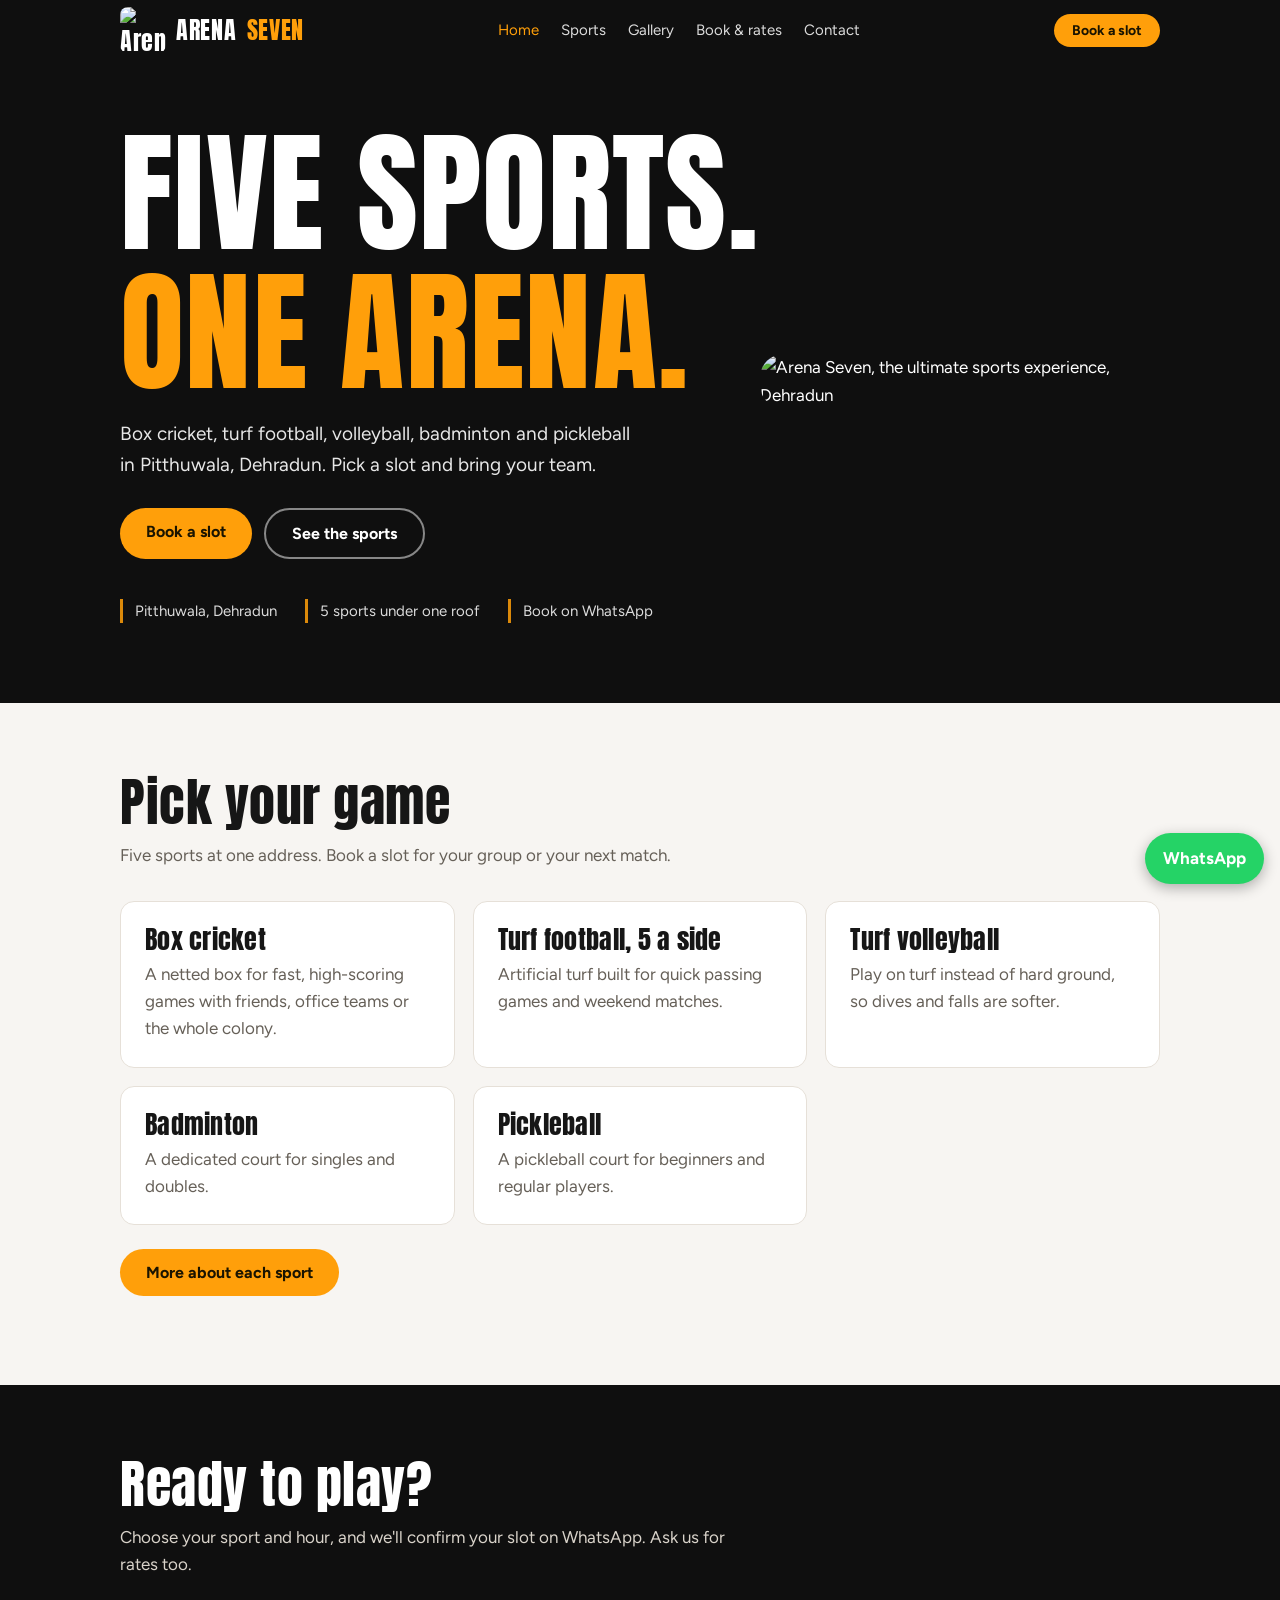
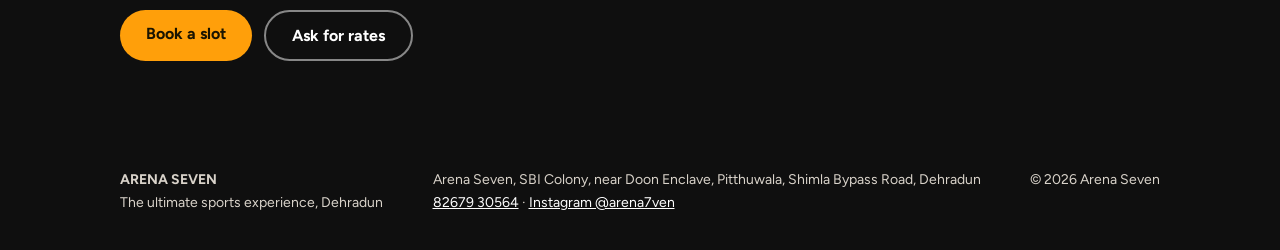
==== index.html @ 24b913d3 "Add files via upload" ====
<!DOCTYPE html>
<html lang="en"><head><meta charset="utf-8">
<meta name="viewport" content="width=device-width, initial-scale=1, viewport-fit=cover">
<title>Arena Seven | Box Cricket, Turf Football, Badminton & Pickleball in Dehradun</title><meta name="description" content="Arena Seven, Pitthuwala, Dehradun: box cricket, 5-a-side turf football, volleyball, badminton and pickleball. Book on WhatsApp.">
<meta property="og:title" content="Arena Seven | Box Cricket, Turf Football, Badminton & Pickleball in Dehradun"><meta property="og:description" content="Arena Seven, Pitthuwala, Dehradun: box cricket, 5-a-side turf football, volleyball, badminton and pickleball. Book on WhatsApp."><meta property="og:type" content="website"><meta property="og:locale" content="en_IN">
<meta name="theme-color" content="#0F0F0F"><link rel="icon" href="assets/favicon.png">
<link rel="preconnect" href="https://fonts.googleapis.com"><link rel="preconnect" href="https://fonts.gstatic.com" crossorigin>
<link href="https://fonts.googleapis.com/css2?family=Anton&family=Figtree:wght@400;500;700&display=swap" rel="stylesheet">
<link rel="stylesheet" href="style.css"><script type="application/ld+json">{"@context":"https://schema.org","@type":"SportsActivityLocation","name":"Arena Seven","description":"Box cricket, 5-a-side turf football, volleyball, badminton and pickleball in Pitthuwala, Dehradun.","telephone":"+918267930564","address":{"@type":"PostalAddress","streetAddress":"SBI Colony, near Doon Enclave, Pitthuwala, Shimla Bypass Road","addressLocality":"Dehradun","addressRegion":"Uttarakhand","addressCountry":"IN"},"sameAs":["https://www.instagram.com/arena7ven","https://playo.co/venues/pitthuwala-dehradun/arena-seven-pitthuwala-dehradun","https://www.justdial.com/Dehradun/Arena-Seven-Bansal-Hostel-Dehradun-Mehuwala/9999PX135-X135-260919144701-Q6J5_BZDET"]}</script></head>
<body>
<nav><div class="wrap"><a class="logo" href="index.html"><img src="assets/logo.webp" alt="Arena Seven logo">ARENA <b>SEVEN</b></a>
<ul><li><a href="index.html" class=on>Home</a></li><li><a href="sports.html">Sports</a></li><li><a href="gallery.html">Gallery</a></li><li><a href="book.html">Book & rates</a></li><li><a href="contact.html">Contact</a></li></ul><a class="btn" href="book.html">Book a slot</a></div></nav>
<header class="hero"><img class="heroLogo" src="assets/logo.webp" alt="Arena Seven, the ultimate sports experience, Dehradun"><div class="wrap">
<h1>Five sports.<br><span>One arena.</span></h1>
<p>Box cricket, turf football, volleyball, badminton and pickleball in Pitthuwala, Dehradun. Pick a slot and bring your team.</p>
<div class="cta"><a class="btn" href="book.html">Book a slot</a><a class="btn ghost" href="sports.html">See the sports</a></div>
<div class="facts"><div>Pitthuwala, Dehradun</div><div>5 sports under one roof</div><div>Book on WhatsApp</div></div></div></header>
<section><div class="wrap"><h2>Pick your game</h2><p class="lead">Five sports at one address. Book a slot for your group or your next match.</p><div class="grid"><div class="card"><h3>Box cricket</h3><p>A netted box for fast, high-scoring games with friends, office teams or the whole colony.</p></div><div class="card"><h3>Turf football, 5 a side</h3><p>Artificial turf built for quick passing games and weekend matches.</p></div><div class="card"><h3>Turf volleyball</h3><p>Play on turf instead of hard ground, so dives and falls are softer.</p></div><div class="card"><h3>Badminton</h3><p>A dedicated court for singles and doubles.</p></div><div class="card"><h3>Pickleball</h3><p>A pickleball court for beginners and regular players.</p></div></div>
<p style="margin-top:24px"><a class="btn" href="sports.html">More about each sport</a></p></div></section>
<section class="book"><div class="wrap"><h2>Ready to play?</h2><p class="lead">Choose your sport and hour, and we'll confirm your slot on WhatsApp. Ask us for rates too.</p>
<div class="acts"><a class="btn" href="book.html">Book a slot</a><a class="btn ghost" target="_blank" rel="noopener" href="https://wa.me/918267930564?text=Hi%20Arena%20Seven%2C%20could%20you%20share%20your%20rates%3F">Ask for rates</a></div></div></section>
<footer><div class="wrap"><div><strong>ARENA SEVEN</strong><br>The ultimate sports experience, Dehradun</div>
<div>Arena Seven, SBI Colony, near Doon Enclave, Pitthuwala, Shimla Bypass Road, Dehradun<br><a href="tel:+918267930564">82679 30564</a> &middot; <a href="https://www.instagram.com/arena7ven" target="_blank" rel="noopener">Instagram @arena7ven</a></div>
<div>&copy; <span id="yr"></span> Arena Seven</div></div></footer>
<a class="wa" target="_blank" rel="noopener" href="https://wa.me/918267930564?text=Hi%20Arena%20Seven%2C%20I%27d%20like%20to%20know%20about%20booking%20a%20slot.">WhatsApp</a>
<script src="script.js"></script></body></html>
---- style.css ----
:root{--pitch:#0F0F0F;--pitch2:#1E1E1E;--chalk:#F7F5F2;--line:#E6E0D8;--flood:#FF9F0A;--ink:#161616;--mute:#666058;
--bg:var(--chalk);--card:#fff;--fg:var(--ink);
box-sizing:border-box;padding-top:env(safe-area-inset-top,0px);padding-bottom:env(safe-area-inset-bottom,0px)}
@media(prefers-color-scheme:dark){:root:not([data-theme="light"]){--bg:#0C0C0C;--card:#161616;--fg:#F1EDE6;--line:#2A2A2A;--mute:#A39C90}}
:root[data-theme="dark"]{--bg:#0C0C0C;--card:#161616;--fg:#F1EDE6;--line:#2A2A2A;--mute:#A39C90}
html{scroll-behavior:smooth;scroll-padding-top:70px}
*{box-sizing:border-box}
body{margin:0;background:var(--bg);color:var(--fg);font:400 17px/1.6 Figtree,system-ui,sans-serif}
h1,h2,h3{font-family:Anton,Impact,sans-serif;font-weight:400;letter-spacing:.01em;line-height:1.05;margin:0}
a{color:inherit}
.wrap{max-width:1080px;margin:0 auto;padding:0 20px}
section{padding:72px 0}
h2{font-size:clamp(34px,6vw,52px);margin-bottom:12px}
.lead{color:var(--mute);max-width:56ch;margin:0 0 32px}
:focus-visible{outline:3px solid var(--flood);outline-offset:2px}
.btn{display:inline-block;background:var(--flood);color:#1a1400;font-weight:700;padding:14px 26px;border-radius:999px;border:0;text-decoration:none;font:700 16px Figtree,sans-serif;cursor:pointer}
.btn.ghost{background:transparent;color:#fff;border:2px solid rgba(255,255,255,.5)}
nav{position:sticky;top:0;z-index:9;background:var(--pitch);color:#fff}
nav .wrap{display:flex;align-items:center;justify-content:space-between;height:60px}
.logo{display:flex;align-items:center;gap:10px;font:400 24px Anton,sans-serif;text-decoration:none;letter-spacing:.03em}
.logo img{height:46px;width:46px;object-fit:cover;border-radius:8px}
.logo b{color:var(--flood);font-weight:400}
nav ul{display:flex;gap:22px;list-style:none;margin:0;padding:0;font-size:15px}
nav ul a{text-decoration:none;opacity:.85}
nav .btn{padding:8px 18px;font-size:14px}
@media(max-width:720px){nav .wrap{flex-wrap:wrap;height:auto;padding-top:8px;padding-bottom:8px;gap:6px}nav ul{order:3;width:100%;overflow-x:auto;gap:18px;padding-bottom:4px}}
.hero{background:var(--pitch);color:#fff;position:relative;overflow:hidden;padding:64px 0 80px}
.hero video{position:absolute;inset:0;width:100%;height:100%;object-fit:cover;opacity:.35}
.heroLogo{position:absolute;right:max(20px,calc(50% - 520px));top:50%;transform:translateY(-50%);width:min(400px,44vw);border-radius:24px}@media(max-width:720px){.heroLogo{opacity:.2;width:80vw;right:-10vw}}
.hero .wrap{position:relative}
.hero h1{font-size:clamp(56px,13vw,132px);text-transform:uppercase}
.hero h1 span{color:var(--flood)}
.hero p{max-width:44ch;font-size:19px;opacity:.9;margin:18px 0 28px}
.hero .cta{display:flex;gap:12px;flex-wrap:wrap}
.facts{display:flex;gap:28px;flex-wrap:wrap;margin-top:40px;font-size:15px;opacity:.85}
.facts div{border-left:3px solid var(--flood);padding-left:12px}
.grid{display:grid;gap:18px;grid-template-columns:repeat(auto-fit,minmax(250px,1fr))}
.card{background:var(--card);border:1px solid var(--line);border-radius:14px;padding:24px}
.card h3{font-size:26px;margin-bottom:8px}
.card p{margin:0;color:var(--mute)}
.card.big{background:var(--pitch);color:#fff;border:0}.card.big p{color:#d9d3ca}
.price{font:400 44px Anton,sans-serif;color:var(--flood)}
.price small{font:400 14px Figtree;color:#d9d3ca}
.gal{display:grid;gap:12px;grid-template-columns:repeat(auto-fit,minmax(220px,1fr))}
.tile{aspect-ratio:4/3;border-radius:12px;overflow:hidden;background:repeating-linear-gradient(90deg,var(--pitch) 0 44px,var(--pitch2) 44px 88px);display:grid;place-items:center;color:#d9d3ca;font-size:14px;text-align:center}
.tile img,.tile video{width:100%;height:100%;object-fit:cover}
.book{background:var(--pitch);color:#fff}
.book .lead{color:#d9d3ca}
form{display:grid;gap:18px;background:var(--card);color:var(--fg);padding:26px;border-radius:16px;max-width:760px}
label,legend{font-weight:700;font-size:14px;display:block;margin-bottom:6px}
fieldset{border:0;padding:0;margin:0}
input[type=date],input[type=text],input[type=tel]{width:100%;padding:12px 14px;border:1px solid var(--line);border-radius:10px;font:inherit;background:var(--bg);color:var(--fg)}
.row{display:grid;gap:16px;grid-template-columns:repeat(auto-fit,minmax(200px,1fr))}
.chips{display:flex;flex-wrap:wrap;gap:8px}
.chips input{position:absolute;opacity:0}
.chips label{margin:0;padding:9px 14px;border:1px solid var(--line);border-radius:999px;cursor:pointer;font-weight:500;font-size:14px}
.chips input:checked+label{background:var(--pitch);color:#fff;border-color:var(--pitch)}
.chips input:focus-visible+label{outline:3px solid var(--flood)}
.chips input:disabled+label{opacity:.35;text-decoration:line-through;cursor:not-allowed}
.sum{font-weight:700;min-height:1.6em}
.err{color:#b3261e;font-size:14px;min-height:1.2em}
details{border-bottom:1px solid var(--line);padding:16px 0}
summary{cursor:pointer;font-weight:700}
details p{margin:10px 0 0;color:var(--mute)}
.map{border:0;width:100%;height:320px;border-radius:14px;background:var(--line)}
footer{background:var(--pitch);color:#d9d3ca;padding:36px 0;font-size:14px}
footer .wrap{display:flex;justify-content:space-between;gap:16px;flex-wrap:wrap}
.wa{position:fixed;right:16px;bottom:calc(16px + env(safe-area-inset-bottom,0px));background:#25D366;color:#fff;font-weight:700;padding:12px 18px;border-radius:999px;text-decoration:none;box-shadow:0 4px 14px rgba(0,0,0,.3);z-index:9}
@media(prefers-reduced-motion:reduce){html{scroll-behavior:auto}}
.phead{background:var(--pitch);color:#fff;padding:44px 0}.phead h1{font-size:clamp(40px,8vw,72px)}.phead p{color:#d9d3ca;max-width:52ch;margin:8px 0 0}
nav ul a.on{color:var(--flood);opacity:1}footer a{color:#fff}.acts{display:flex;gap:12px;flex-wrap:wrap}
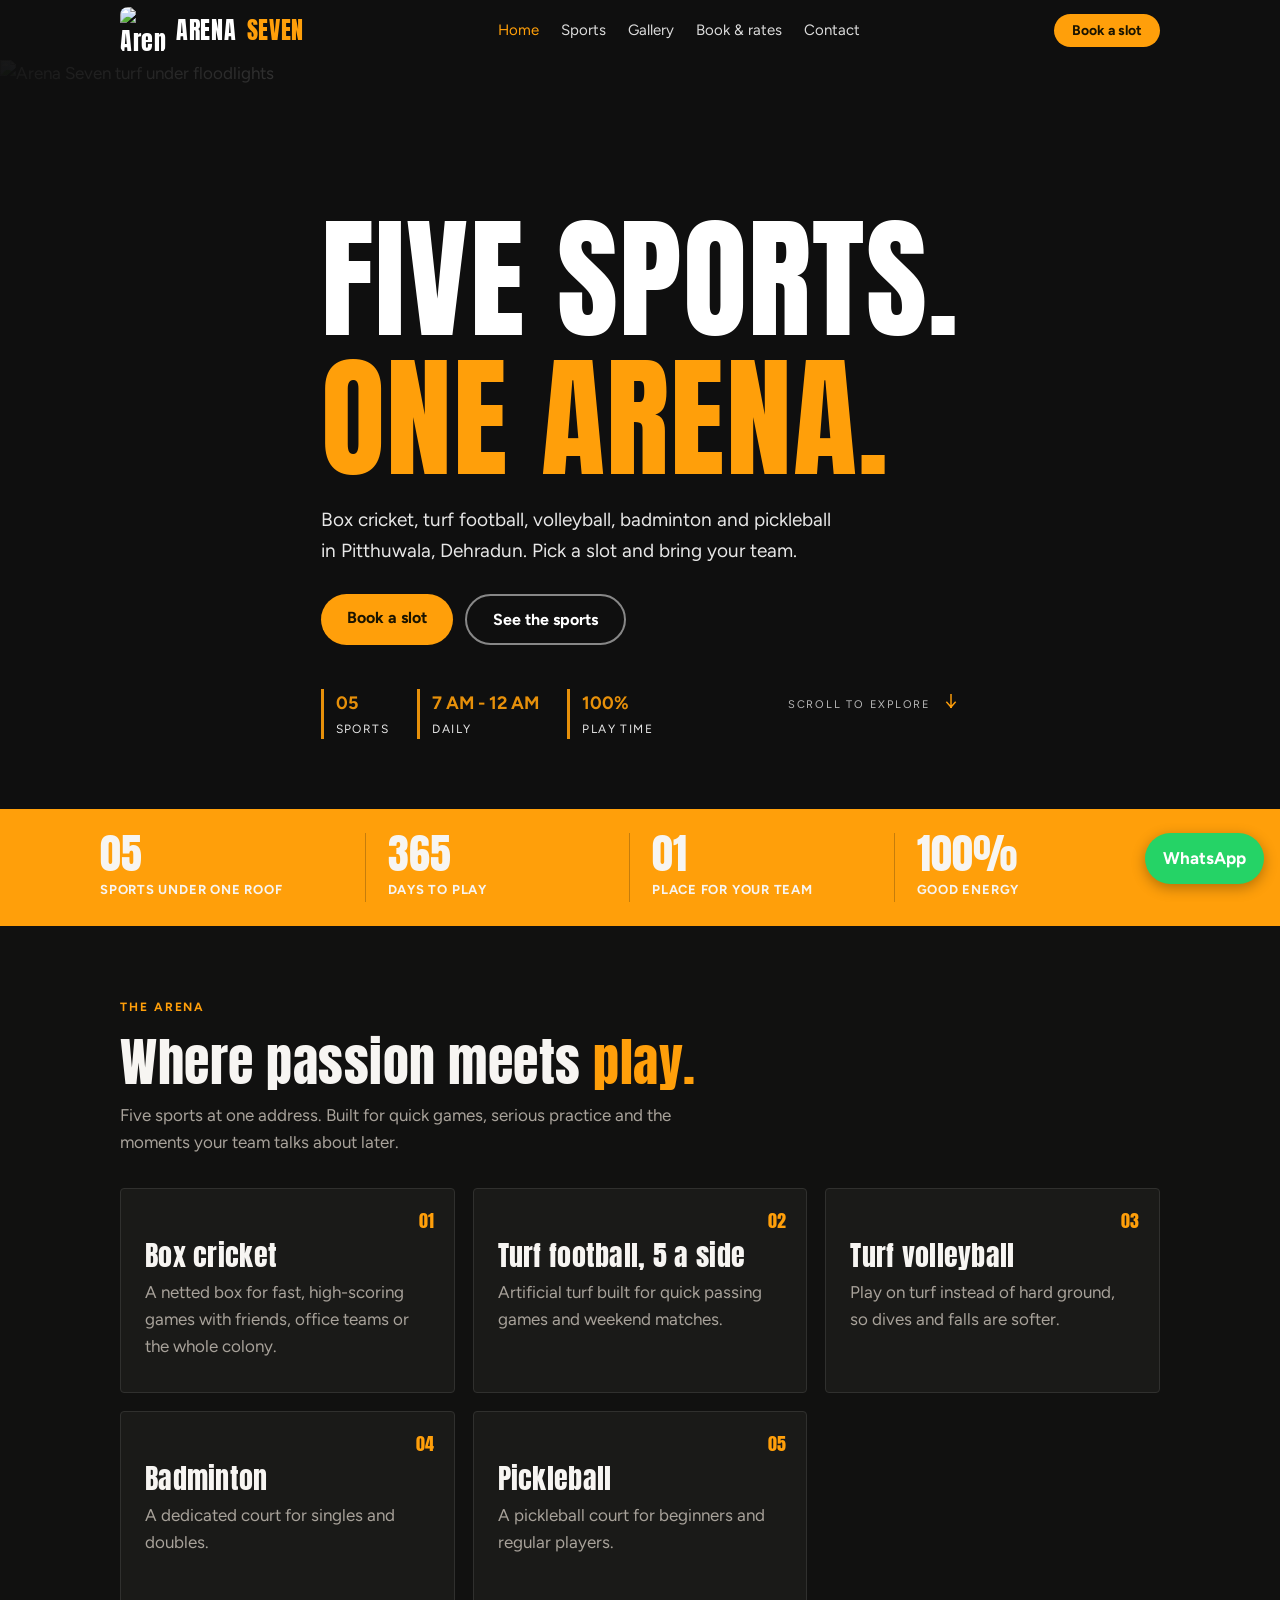
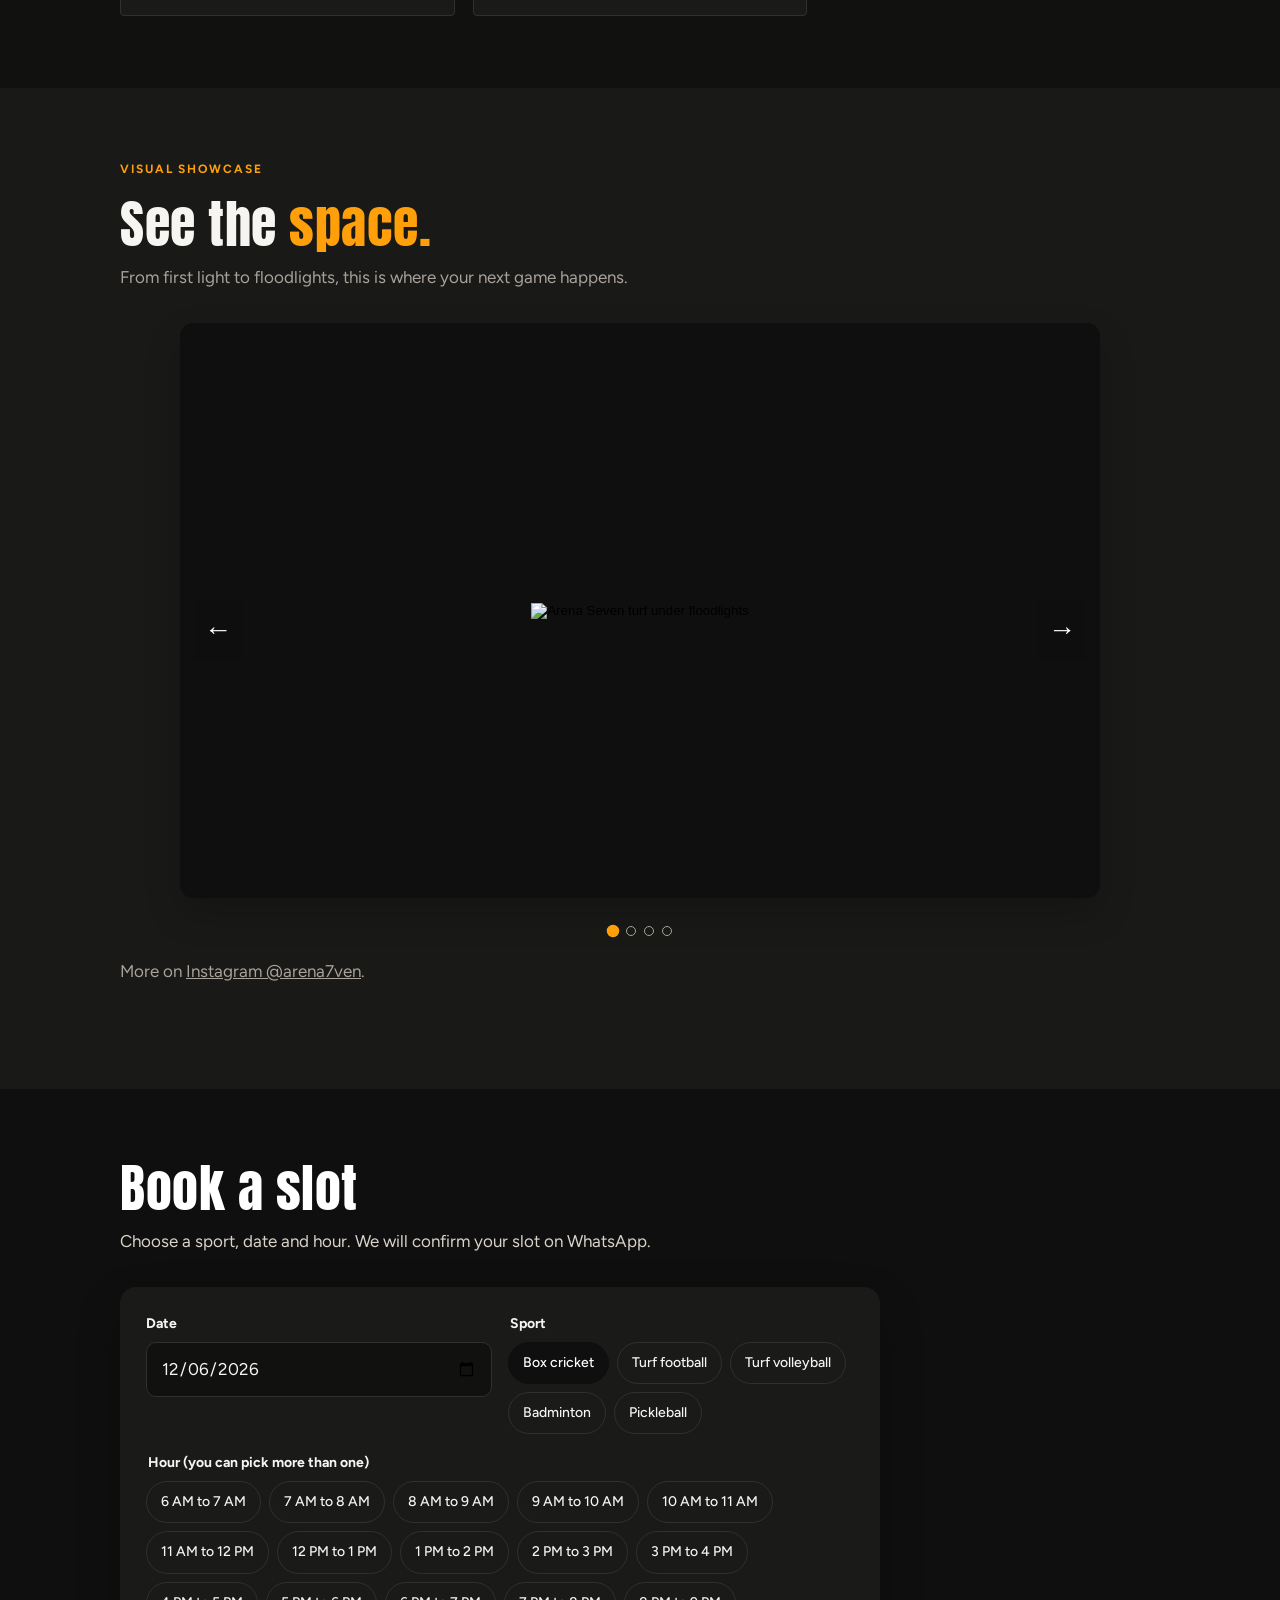
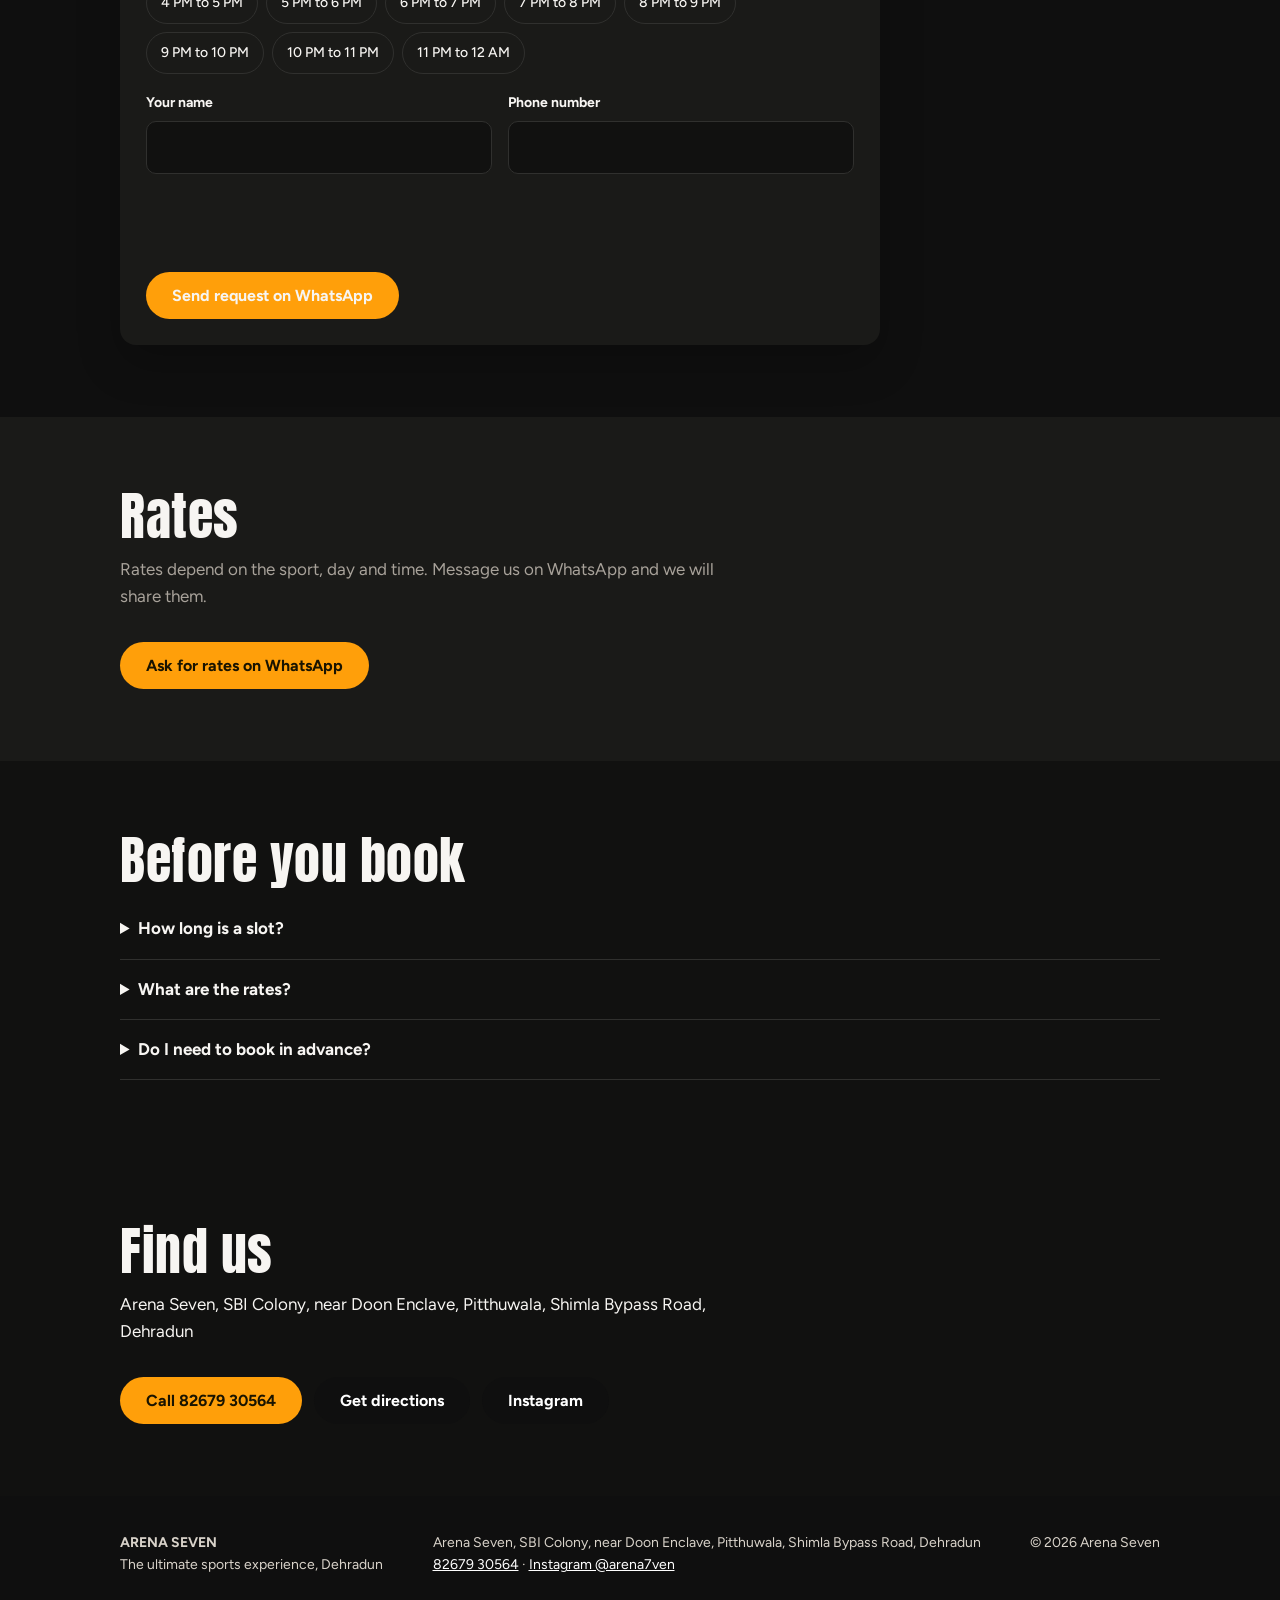
==== commit 73fcf400: "Add files via upload" ====
--- a/index.html
+++ b/index.html
@@ -8,17 +8,22 @@
 <link href="https://fonts.googleapis.com/css2?family=Anton&family=Figtree:wght@400;500;700&display=swap" rel="stylesheet">
 <link rel="stylesheet" href="style.css"><script type="application/ld+json">{"@context":"https://schema.org","@type":"SportsActivityLocation","name":"Arena Seven","description":"Box cricket, 5-a-side turf football, volleyball, badminton and pickleball in Pitthuwala, Dehradun.","telephone":"+918267930564","address":{"@type":"PostalAddress","streetAddress":"SBI Colony, near Doon Enclave, Pitthuwala, Shimla Bypass Road","addressLocality":"Dehradun","addressRegion":"Uttarakhand","addressCountry":"IN"},"sameAs":["https://www.instagram.com/arena7ven","https://playo.co/venues/pitthuwala-dehradun/arena-seven-pitthuwala-dehradun","https://www.justdial.com/Dehradun/Arena-Seven-Bansal-Hostel-Dehradun-Mehuwala/9999PX135-X135-260919144701-Q6J5_BZDET"]}</script></head>
 <body>
-<nav><div class="wrap"><a class="logo" href="index.html"><img src="assets/logo.webp" alt="Arena Seven logo">ARENA <b>SEVEN</b></a>
-<ul><li><a href="index.html" class=on>Home</a></li><li><a href="sports.html">Sports</a></li><li><a href="gallery.html">Gallery</a></li><li><a href="book.html">Book & rates</a></li><li><a href="contact.html">Contact</a></li></ul><a class="btn" href="book.html">Book a slot</a></div></nav>
-<header class="hero"><img class="heroLogo" src="assets/logo.webp" alt="Arena Seven, the ultimate sports experience, Dehradun"><div class="wrap">
+<nav><div class="wrap"><a class="logo" href="#home"><img src="assets/logo.webp" alt="Arena Seven logo">ARENA <b>SEVEN</b></a>
+<ul><li><a href="#home" class=on>Home</a></li><li><a href="#sports">Sports</a></li><li><a href="#gallery">Gallery</a></li><li><a href="#book">Book & rates</a></li><li><a href="#contact">Contact</a></li></ul><a class="btn" href="#book">Book a slot</a></div></nav>
+<header class="hero" id="home"><div class="heroMedia"><img src="assets/gallery/3E314887-3C13-4999-8687-827F3479B23E.PNG" alt="Arena Seven turf under floodlights"></div><div class="heroShade"></div><div class="wrap">
 <h1>Five sports.<br><span>One arena.</span></h1>
 <p>Box cricket, turf football, volleyball, badminton and pickleball in Pitthuwala, Dehradun. Pick a slot and bring your team.</p>
-<div class="cta"><a class="btn" href="book.html">Book a slot</a><a class="btn ghost" href="sports.html">See the sports</a></div>
-<div class="facts"><div>Pitthuwala, Dehradun</div><div>5 sports under one roof</div><div>Book on WhatsApp</div></div></div></header>
-<section><div class="wrap"><h2>Pick your game</h2><p class="lead">Five sports at one address. Book a slot for your group or your next match.</p><div class="grid"><div class="card"><h3>Box cricket</h3><p>A netted box for fast, high-scoring games with friends, office teams or the whole colony.</p></div><div class="card"><h3>Turf football, 5 a side</h3><p>Artificial turf built for quick passing games and weekend matches.</p></div><div class="card"><h3>Turf volleyball</h3><p>Play on turf instead of hard ground, so dives and falls are softer.</p></div><div class="card"><h3>Badminton</h3><p>A dedicated court for singles and doubles.</p></div><div class="card"><h3>Pickleball</h3><p>A pickleball court for beginners and regular players.</p></div></div>
-<p style="margin-top:24px"><a class="btn" href="sports.html">More about each sport</a></p></div></section>
-<section class="book"><div class="wrap"><h2>Ready to play?</h2><p class="lead">Choose your sport and hour, and we'll confirm your slot on WhatsApp. Ask us for rates too.</p>
-<div class="acts"><a class="btn" href="book.html">Book a slot</a><a class="btn ghost" target="_blank" rel="noopener" href="https://wa.me/918267930564?text=Hi%20Arena%20Seven%2C%20could%20you%20share%20your%20rates%3F">Ask for rates</a></div></div></section>
+<div class="cta"><a class="btn" href="#book">Book a slot</a><a class="btn ghost" href="#sports">See the sports</a></div>
+<div class="facts"><div><b>05</b> SPORTS</div><div><b>7 AM - 12 AM</b> DAILY</div><div><b>100%</b> PLAY TIME</div></div><div class="hero-scroll">SCROLL TO EXPLORE <span>↓</span></div></div></header>
+<section class="stats"><div class="wrap"><div><strong>05</strong><span>sports under one roof</span></div><div><strong>365</strong><span>days to play</span></div><div><strong>01</strong><span>place for your team</span></div><div><strong>100%</strong><span>good energy</span></div></div></section>
+<section id="sports"><div class="wrap"><p class="eyebrow">THE ARENA</p><h2>Where passion meets <span class="accent">play.</span></h2><p class="lead">Five sports at one address. Built for quick games, serious practice and the moments your team talks about later.</p><div class="grid"><div class="card feature-card"><span class="feature-number">01</span><h3>Box cricket</h3><p>A netted box for fast, high-scoring games with friends, office teams or the whole colony.</p></div><div class="card feature-card"><span class="feature-number">02</span><h3>Turf football, 5 a side</h3><p>Artificial turf built for quick passing games and weekend matches.</p></div><div class="card feature-card"><span class="feature-number">03</span><h3>Turf volleyball</h3><p>Play on turf instead of hard ground, so dives and falls are softer.</p></div><div class="card feature-card"><span class="feature-number">04</span><h3>Badminton</h3><p>A dedicated court for singles and doubles.</p></div><div class="card feature-card"><span class="feature-number">05</span><h3>Pickleball</h3><p>A pickleball court for beginners and regular players.</p></div></div></div></section>
+<section id="gallery" class="showcase"><div class="wrap"><p class="eyebrow">VISUAL SHOWCASE</p><h2>See the <span class="accent">space.</span></h2><p class="lead">From first light to floodlights, this is where your next game happens.</p><div class="gal" id="gal"></div><p class="lead" style="margin-top:22px">More on <a href="https://www.instagram.com/arena7ven" target="_blank" rel="noopener">Instagram @arena7ven</a>.</p></div></section>
+<section class="book" id="book"><div class="wrap"><h2>Book a slot</h2><p class="lead">Choose a sport, date and hour. We will confirm your slot on WhatsApp.</p><form id="bf" novalidate>
+<div class="row"><div><label for="d">Date</label><input type="date" id="d" required></div><fieldset><legend>Sport</legend><div class="chips"><input type="radio" name="g" id="g1" value="Box cricket" checked><label for="g1">Box cricket</label><input type="radio" name="g" id="g2" value="Turf football, 5 a side"><label for="g2">Turf football</label><input type="radio" name="g" id="g3" value="Turf volleyball"><label for="g3">Turf volleyball</label><input type="radio" name="g" id="g4" value="Badminton"><label for="g4">Badminton</label><input type="radio" name="g" id="g5" value="Pickleball"><label for="g5">Pickleball</label></div></fieldset></div>
+<fieldset><legend>Hour (you can pick more than one)</legend><div class="chips" id="slots"></div></fieldset><div class="row"><div><label for="n">Your name</label><input type="text" id="n" autocomplete="name" required></div><div><label for="p">Phone number</label><input type="tel" id="p" autocomplete="tel" inputmode="tel" required></div></div><div class="sum" id="sum" aria-live="polite"></div><div class="err" id="err" role="alert"></div><button class="btn" type="submit" style="background:var(--flood);color:var(--ink);justify-self:start">Send request on WhatsApp</button></form></div></section>
+<section style="background:var(--card)"><div class="wrap"><h2>Rates</h2><p class="lead">Rates depend on the sport, day and time. Message us on WhatsApp and we will share them.</p><a class="btn" target="_blank" rel="noopener" href="https://wa.me/918267930564?text=Hi%20Arena%20Seven%2C%20could%20you%20share%20your%20rates%3F">Ask for rates on WhatsApp</a></div></section>
+<section><div class="wrap"><h2>Before you book</h2><details><summary>How long is a slot?</summary><p>One hour. Book back-to-back hours for longer games.</p></details><details><summary>What are the rates?</summary><p>Rates depend on the sport and time. Message us on WhatsApp and we will share them.</p></details><details><summary>Do I need to book in advance?</summary><p>Yes, evenings and weekends fill up first.</p></details></div></section>
+<section id="contact"><div class="wrap"><h2>Find us</h2><p class="lead" style="color:var(--fg)">Arena Seven, SBI Colony, near Doon Enclave, Pitthuwala, Shimla Bypass Road, Dehradun</p><div class="acts"><a class="btn" href="tel:+918267930564">Call 82679 30564</a><a class="btn" style="background:var(--pitch);color:#fff" target="_blank" rel="noopener" href="https://www.google.com/maps/search/?api=1&query=Arena%20Seven%20Pitthuwala%20Dehradun">Get directions</a><a class="btn" style="background:var(--pitch);color:#fff" target="_blank" rel="noopener" href="https://www.instagram.com/arena7ven">Instagram</a></div></div></section>
 <footer><div class="wrap"><div><strong>ARENA SEVEN</strong><br>The ultimate sports experience, Dehradun</div>
 <div>Arena Seven, SBI Colony, near Doon Enclave, Pitthuwala, Shimla Bypass Road, Dehradun<br><a href="tel:+918267930564">82679 30564</a> &middot; <a href="https://www.instagram.com/arena7ven" target="_blank" rel="noopener">Instagram @arena7ven</a></div>
 <div>&copy; <span id="yr"></span> Arena Seven</div></div></footer>
--- a/style.css
+++ b/style.css
@@ -1,5 +1,5 @@
-:root{--pitch:#0F0F0F;--pitch2:#1E1E1E;--chalk:#F7F5F2;--line:#E6E0D8;--flood:#FF9F0A;--ink:#161616;--mute:#666058;
---bg:var(--chalk);--card:#fff;--fg:var(--ink);
+:root{--pitch:#0F0F0F;--pitch2:#1E1E1E;--chalk:#F7F5F2;--line:#30302E;--flood:#FF9F0A;--ink:#F7F5F2;--mute:#A8A29A;
+--bg:#111110;--card:#1A1A18;--fg:var(--chalk);
 box-sizing:border-box;padding-top:env(safe-area-inset-top,0px);padding-bottom:env(safe-area-inset-bottom,0px)}
 @media(prefers-color-scheme:dark){:root:not([data-theme="light"]){--bg:#0C0C0C;--card:#161616;--fg:#F1EDE6;--line:#2A2A2A;--mute:#A39C90}}
 :root[data-theme="dark"]{--bg:#0C0C0C;--card:#161616;--fg:#F1EDE6;--line:#2A2A2A;--mute:#A39C90}
@@ -24,27 +24,44 @@
 nav ul a{text-decoration:none;opacity:.85}
 nav .btn{padding:8px 18px;font-size:14px}
 @media(max-width:720px){nav .wrap{flex-wrap:wrap;height:auto;padding-top:8px;padding-bottom:8px;gap:6px}nav ul{order:3;width:100%;overflow-x:auto;gap:18px;padding-bottom:4px}}
-.hero{background:var(--pitch);color:#fff;position:relative;overflow:hidden;padding:64px 0 80px}
+.hero{min-height:720px;background:var(--pitch);color:#fff;position:relative;overflow:hidden;padding:150px 0 70px;display:flex;align-items:center}
+.heroMedia,.heroShade{position:absolute;inset:0}.heroMedia img{width:100%;height:100%;object-fit:cover;object-position:center 58%;opacity:.72}.heroShade{background:linear-gradient(90deg,rgba(15,15,15,.95) 0%,rgba(15,15,15,.62) 50%,rgba(15,15,15,.2) 100%)}
 .hero video{position:absolute;inset:0;width:100%;height:100%;object-fit:cover;opacity:.35}
-.heroLogo{position:absolute;right:max(20px,calc(50% - 520px));top:50%;transform:translateY(-50%);width:min(400px,44vw);border-radius:24px}@media(max-width:720px){.heroLogo{opacity:.2;width:80vw;right:-10vw}}
-.hero .wrap{position:relative}
-.hero h1{font-size:clamp(56px,13vw,132px);text-transform:uppercase}
+.heroLogo{position:absolute;right:max(28px,calc(50% - 520px));top:58%;transform:translateY(-50%);width:min(240px,22vw);border-radius:24px;opacity:.9;z-index:0}@media(max-width:720px){.heroLogo{opacity:.2;width:70vw;right:-8vw}}
+.hero .wrap{position:relative;z-index:1}.eyebrow{color:var(--flood);font-size:12px;font-weight:700;letter-spacing:.16em;margin:0 0 18px;text-transform:uppercase}.hero .eyebrow{color:#fff;opacity:.8}
+.hero h1{max-width:720px;font-size:clamp(56px,13vw,132px);text-transform:uppercase}
 .hero h1 span{color:var(--flood)}
 .hero p{max-width:44ch;font-size:19px;opacity:.9;margin:18px 0 28px}
 .hero .cta{display:flex;gap:12px;flex-wrap:wrap}
-.facts{display:flex;gap:28px;flex-wrap:wrap;margin-top:40px;font-size:15px;opacity:.85}
-.facts div{border-left:3px solid var(--flood);padding-left:12px}
+.facts{display:flex;gap:28px;flex-wrap:wrap;margin-top:44px;font-size:12px;letter-spacing:.12em;opacity:.9}.facts div{border-left:3px solid var(--flood);padding-left:12px}.facts b{display:block;color:var(--flood);font-size:18px;letter-spacing:0;margin-bottom:2px}
+.hero-scroll{position:absolute;right:20px;bottom:22px;font-size:11px;letter-spacing:.16em;color:rgba(255,255,255,.7)}.hero-scroll span{color:var(--flood);font-size:20px;margin-left:8px}
+.stats{padding:0;background:var(--flood);color:var(--ink)}.stats .wrap{display:grid;grid-template-columns:repeat(4,1fr);padding-top:24px;padding-bottom:24px}.stats div{padding:0 22px;border-left:1px solid rgba(15,15,15,.24)}.stats div:first-child{border-left:0;padding-left:0}.stats strong{display:block;font:400 42px/1 Anton,Impact,sans-serif}.stats span{font-size:13px;font-weight:700;text-transform:uppercase;letter-spacing:.06em}
 .grid{display:grid;gap:18px;grid-template-columns:repeat(auto-fit,minmax(250px,1fr))}
-.card{background:var(--card);border:1px solid var(--line);border-radius:14px;padding:24px}
+.card{background:var(--card);border:1px solid var(--line);border-radius:4px;padding:24px}
 .card h3{font-size:26px;margin-bottom:8px}
-.card p{margin:0;color:var(--mute)}
+.card p{margin:0;color:var(--mute)}.feature-card{min-height:205px;position:relative;padding-top:52px;transition:transform .25s ease,border-color .25s ease}.feature-card:hover{transform:translateY(-5px);border-color:var(--flood)}.feature-number{position:absolute;top:18px;right:20px;color:var(--flood);font:400 18px Anton,sans-serif}.feature-card h3{font-size:28px}
+.accent{color:var(--flood)}
+.showcase{background:#191917}
 .card.big{background:var(--pitch);color:#fff;border:0}.card.big p{color:#d9d3ca}
 .price{font:400 44px Anton,sans-serif;color:var(--flood)}
 .price small{font:400 14px Figtree;color:#d9d3ca}
-.gal{display:grid;gap:12px;grid-template-columns:repeat(auto-fit,minmax(220px,1fr))}
-.tile{aspect-ratio:4/3;border-radius:12px;overflow:hidden;background:repeating-linear-gradient(90deg,var(--pitch) 0 44px,var(--pitch2) 44px 88px);display:grid;place-items:center;color:#d9d3ca;font-size:14px;text-align:center}
-.tile img,.tile video{width:100%;height:100%;object-fit:cover}
-.book{background:var(--pitch);color:#fff}
+.carousel{position:relative;max-width:920px;margin:0 auto;padding-bottom:38px}
+.carousel-viewport{overflow:hidden;border-radius:14px;background:var(--pitch);box-shadow:0 16px 36px rgba(0,0,0,.18)}
+.carousel-track{display:flex;transition:transform .7s cubic-bezier(.2,.75,.25,1);will-change:transform}
+.carousel-slide{position:relative;flex:0 0 100%;aspect-ratio:16/10;border:0;padding:0;background:var(--pitch);cursor:zoom-in;overflow:hidden}
+.carousel-slide img{width:100%;height:100%;object-fit:cover;transition:transform .45s ease,filter .45s ease}
+.carousel-slide:hover img,.carousel-slide:focus-visible img{transform:scale(1.03);filter:saturate(1.1)}
+.carousel-prev,.carousel-next{position:absolute;top:calc(50% - 30px);width:48px;height:60px;border:0;background:rgba(15,15,15,.7);color:#fff;font-size:28px;cursor:pointer;transition:background .2s ease,color .2s ease}.carousel-prev{left:14px}.carousel-next{right:14px}.carousel-prev:hover,.carousel-next:hover{background:var(--flood);color:var(--ink)}
+.carousel-dots{position:absolute;bottom:0;left:0;right:0;display:flex;justify-content:center;gap:8px}.carousel-dots button{width:10px;height:10px;padding:0;border:1px solid var(--mute);border-radius:50%;background:transparent;cursor:pointer}.carousel-dots button[aria-current="true"]{background:var(--flood);border-color:var(--flood);transform:scale(1.25)}
+.lightbox{position:fixed;inset:0;z-index:20;background:rgba(15,15,15,.94);display:grid;grid-template-columns:auto minmax(0,900px) auto;align-items:center;justify-content:center;gap:clamp(12px,4vw,48px);padding:32px;opacity:0;visibility:hidden;transition:opacity .28s ease,visibility .28s ease}
+.lightbox.is-open{opacity:1;visibility:visible}
+.lightbox figure{margin:0;max-width:900px;transform:scale(.96);transition:transform .35s cubic-bezier(.2,.7,.2,1)}
+.lightbox.is-open figure{transform:scale(1)}
+.lightbox figure img{display:block;width:min(78vw,900px);height:min(78vh,720px);object-fit:contain}
+.lightbox figcaption{text-align:center;color:#d9d3ca;font-size:14px;padding-top:10px}
+.lightbox-close,.lightbox-prev,.lightbox-next{border:0;background:transparent;color:#fff;font-size:36px;line-height:1;cursor:pointer;padding:10px}.lightbox-close{position:absolute;top:12px;right:18px;font-size:42px}.lightbox-close:hover,.lightbox-prev:hover,.lightbox-next:hover{color:var(--flood)}
+@media(max-width:600px){.lightbox{grid-template-columns:1fr auto 1fr;gap:4px;padding:20px 8px}.lightbox figure{grid-column:1 / -1;grid-row:1}.lightbox-prev,.lightbox-next{grid-row:1;z-index:1}.lightbox-prev{grid-column:1}.lightbox-next{grid-column:3}.lightbox figure img{width:94vw;height:76vh}}
+.book{background:var(--pitch);color:#fff}.book form{box-shadow:0 18px 44px rgba(0,0,0,.22)}
 .book .lead{color:#d9d3ca}
 form{display:grid;gap:18px;background:var(--card);color:var(--fg);padding:26px;border-radius:16px;max-width:760px}
 label,legend{font-weight:700;font-size:14px;display:block;margin-bottom:6px}
@@ -66,6 +83,7 @@
 footer{background:var(--pitch);color:#d9d3ca;padding:36px 0;font-size:14px}
 footer .wrap{display:flex;justify-content:space-between;gap:16px;flex-wrap:wrap}
 .wa{position:fixed;right:16px;bottom:calc(16px + env(safe-area-inset-bottom,0px));background:#25D366;color:#fff;font-weight:700;padding:12px 18px;border-radius:999px;text-decoration:none;box-shadow:0 4px 14px rgba(0,0,0,.3);z-index:9}
-@media(prefers-reduced-motion:reduce){html{scroll-behavior:auto}}
+@media(max-width:720px){.hero{min-height:650px;padding-top:110px}.heroMedia img{object-position:60% center}.hero-scroll{position:static;margin-top:46px}.stats .wrap{grid-template-columns:repeat(2,1fr);gap:20px}.stats div:nth-child(3){border-left:0;padding-left:0}}
+@media(prefers-reduced-motion:reduce){html{scroll-behavior:auto}.carousel-track,.feature-card{transition:none}}
 .phead{background:var(--pitch);color:#fff;padding:44px 0}.phead h1{font-size:clamp(40px,8vw,72px)}.phead p{color:#d9d3ca;max-width:52ch;margin:8px 0 0}
 nav ul a.on{color:var(--flood);opacity:1}footer a{color:#fff}.acts{display:flex;gap:12px;flex-wrap:wrap}
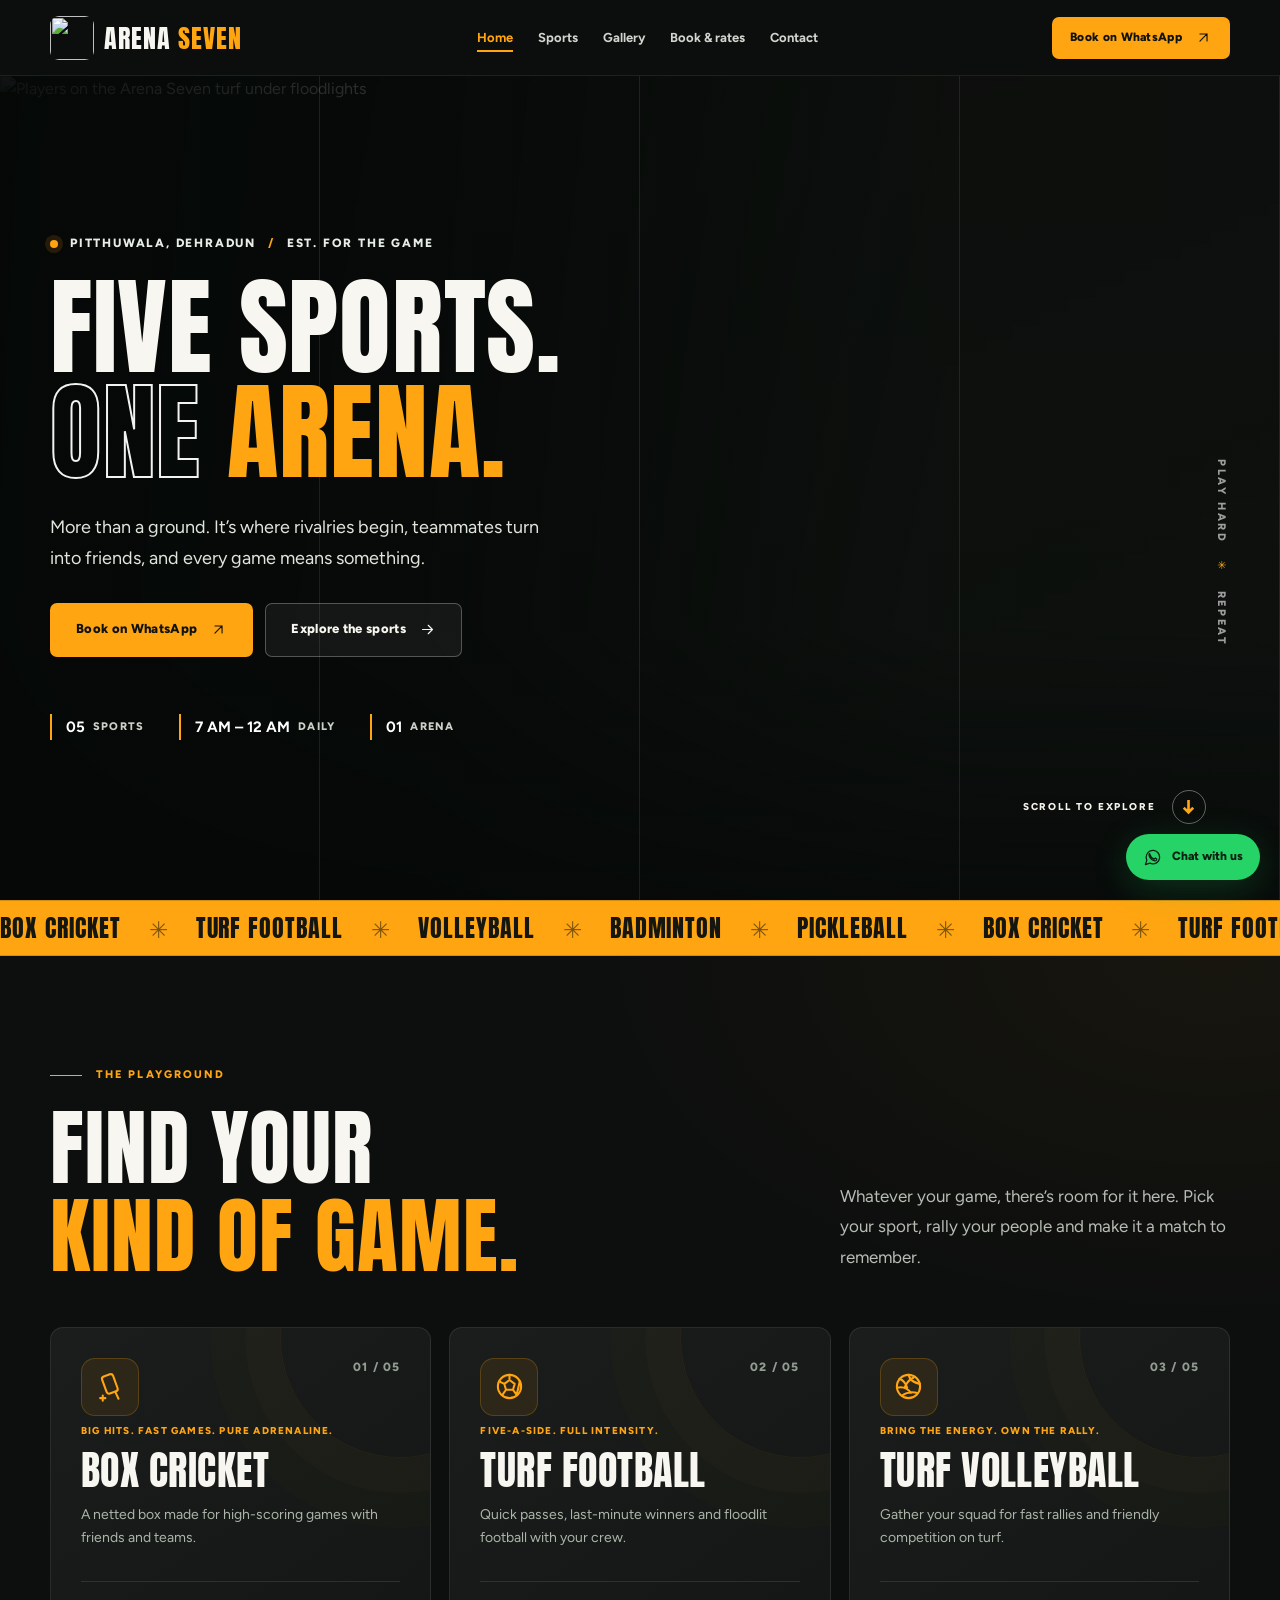
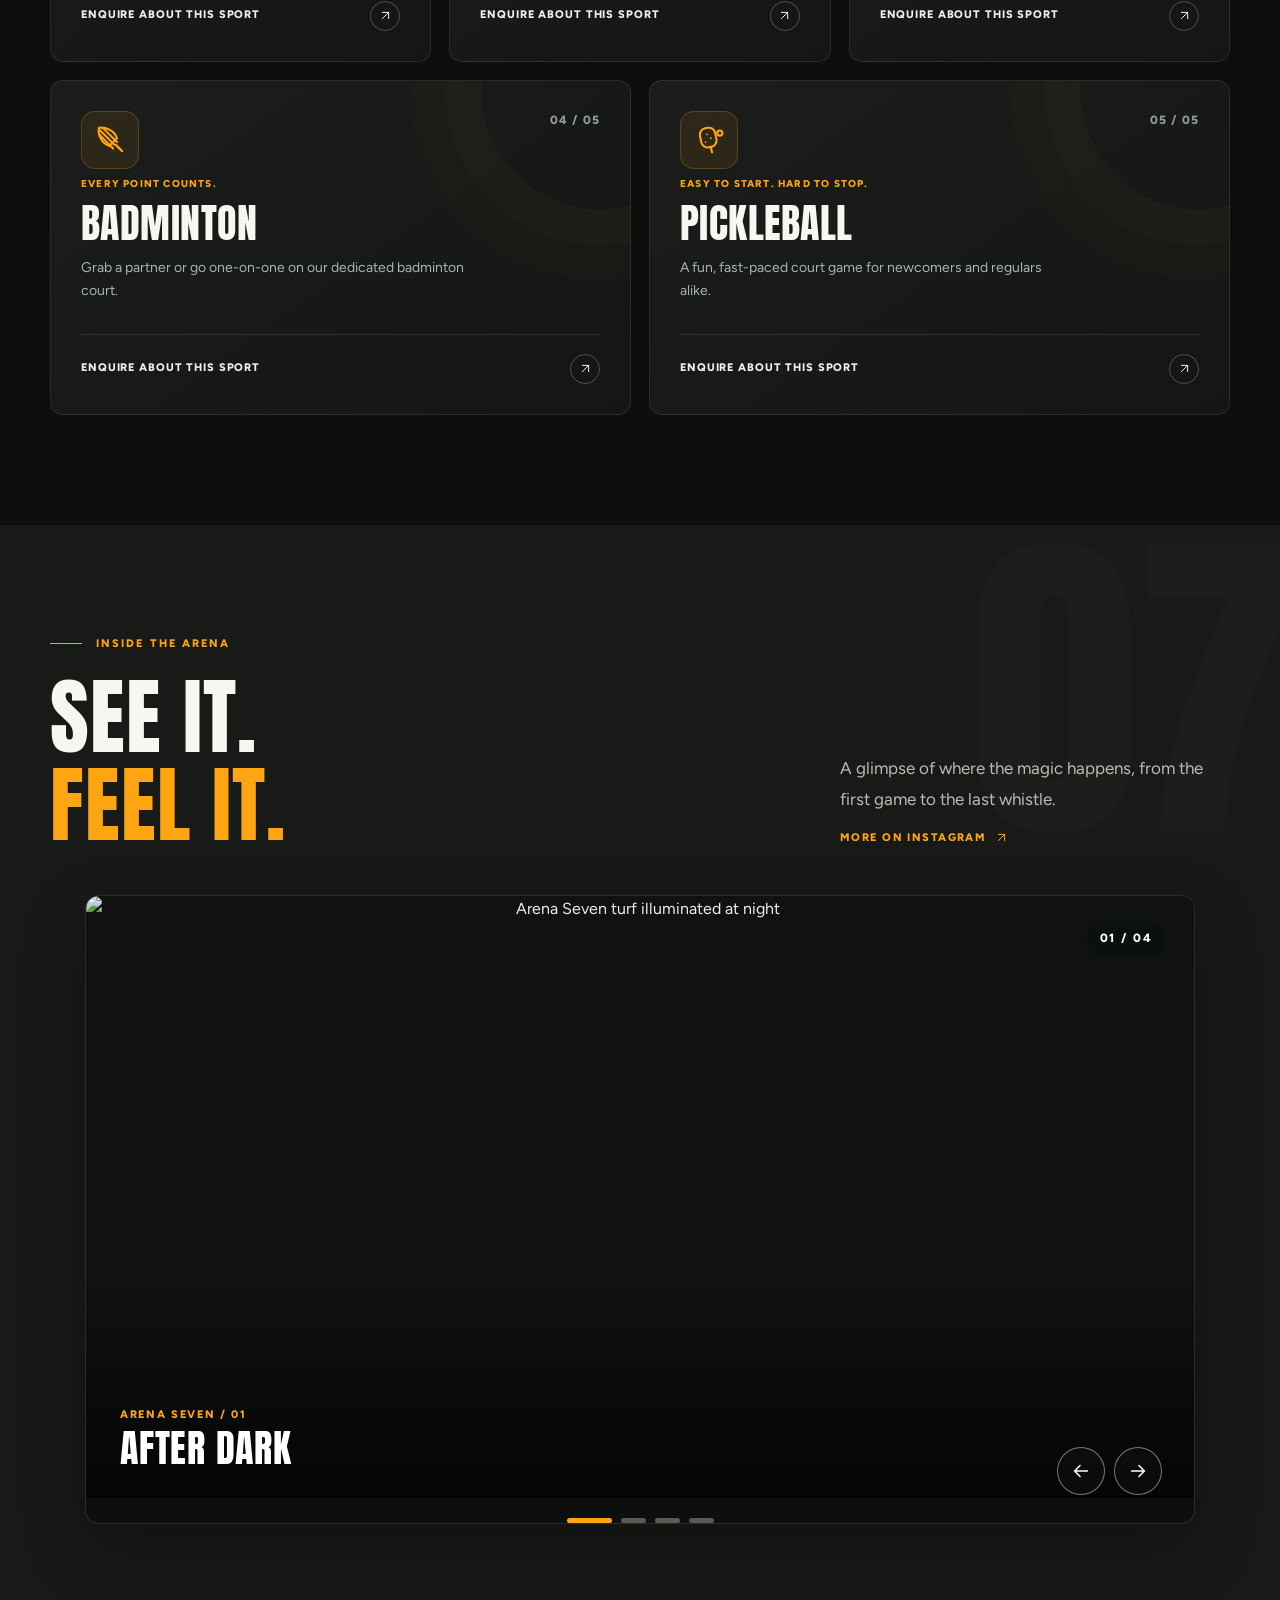
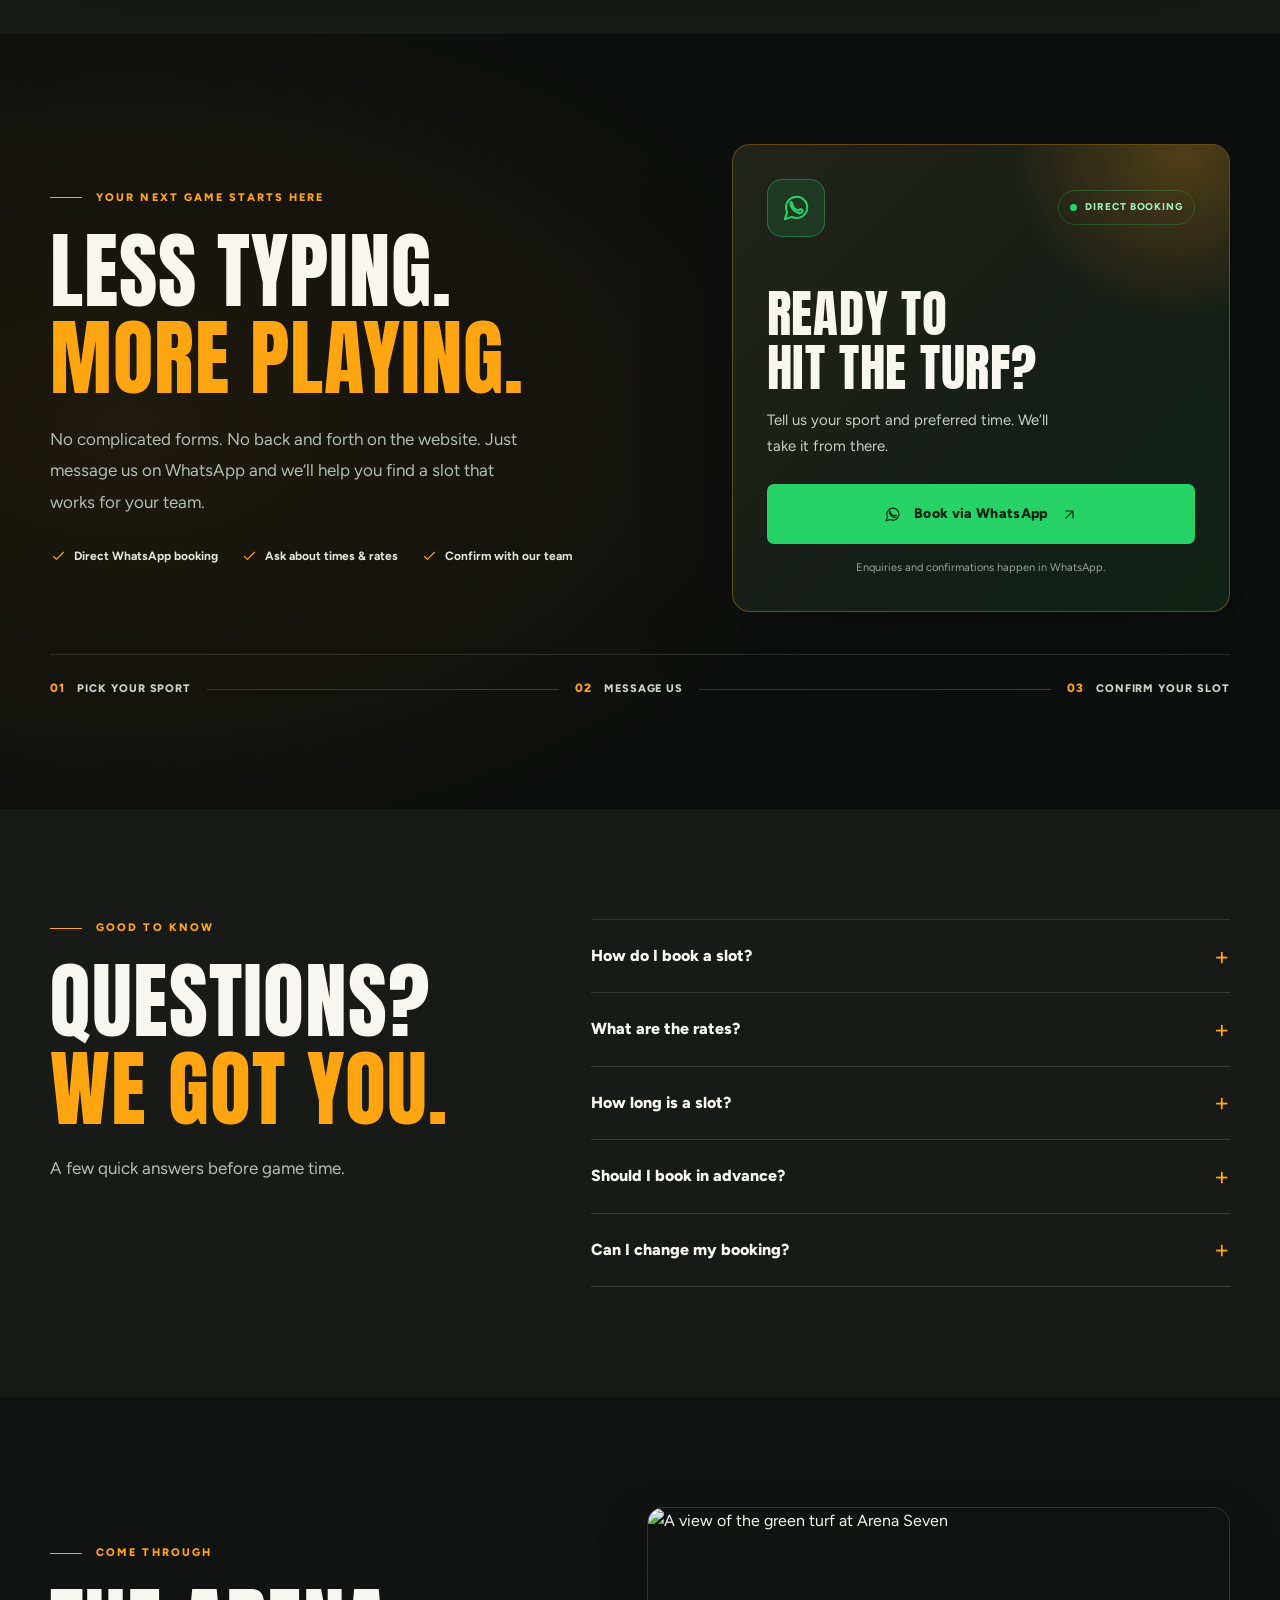
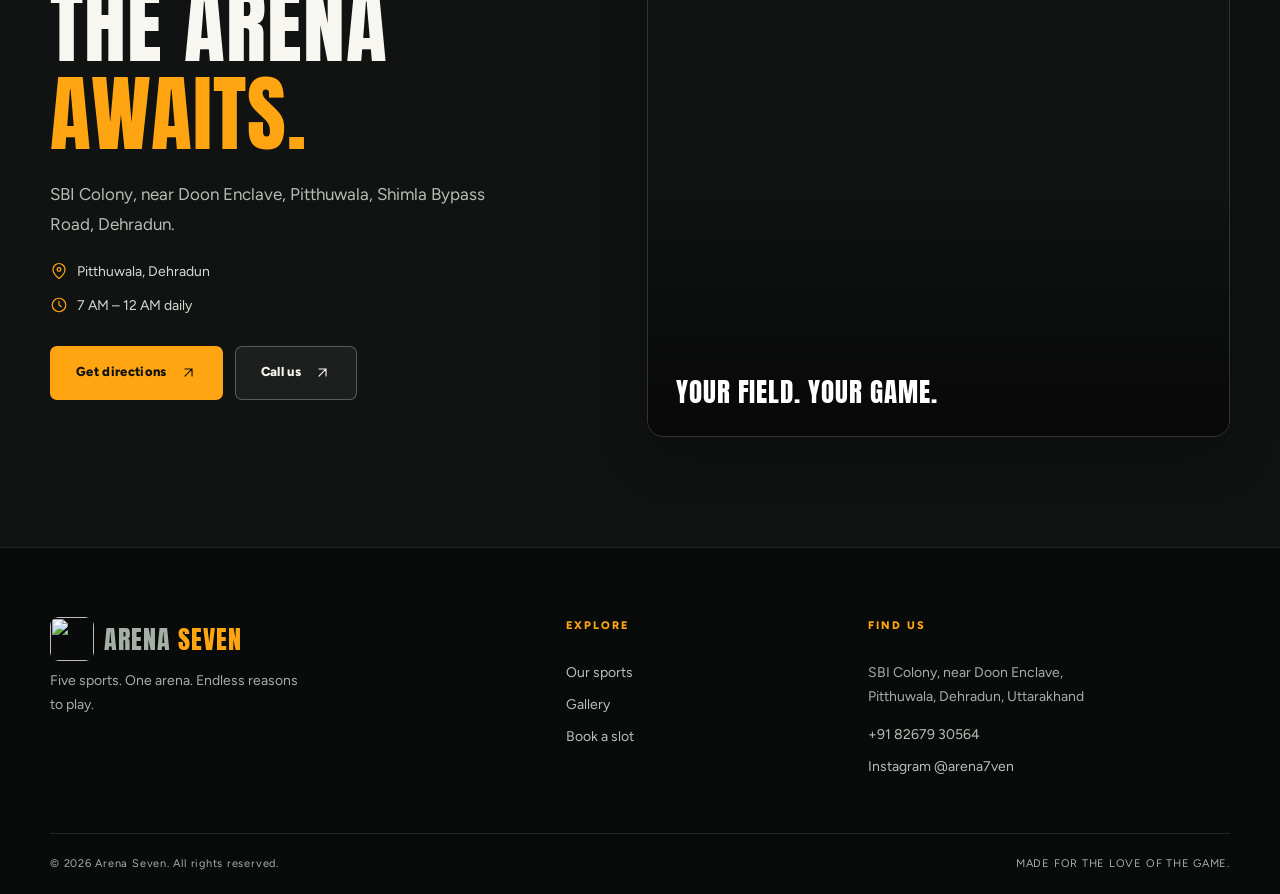
==== commit 5fef240c: "Upload Arena Seven website" ====
--- a/index.html
+++ b/index.html
@@ -1,31 +1,40 @@
-<!DOCTYPE html>
-<html lang="en"><head><meta charset="utf-8">
-<meta name="viewport" content="width=device-width, initial-scale=1, viewport-fit=cover">
-<title>Arena Seven | Box Cricket, Turf Football, Badminton & Pickleball in Dehradun</title><meta name="description" content="Arena Seven, Pitthuwala, Dehradun: box cricket, 5-a-side turf football, volleyball, badminton and pickleball. Book on WhatsApp.">
-<meta property="og:title" content="Arena Seven | Box Cricket, Turf Football, Badminton & Pickleball in Dehradun"><meta property="og:description" content="Arena Seven, Pitthuwala, Dehradun: box cricket, 5-a-side turf football, volleyball, badminton and pickleball. Book on WhatsApp."><meta property="og:type" content="website"><meta property="og:locale" content="en_IN">
-<meta name="theme-color" content="#0F0F0F"><link rel="icon" href="assets/favicon.png">
+<!doctype html><html lang="en"><head>
+<meta charset="utf-8"><meta name="viewport" content="width=device-width,initial-scale=1,viewport-fit=cover">
+<title>Multi-sport turf &amp; courts | Arena Seven, Dehradun</title><meta name="description" content="Five sports, one arena. Box cricket, turf football, volleyball, badminton and pickleball in Pitthuwala, Dehradun. Book through WhatsApp.">
+<meta name="theme-color" content="#0D0F0E"><link rel="icon" href="assets/favicon.png">
+<meta property="og:title" content="Multi-sport turf &amp; courts | Arena Seven, Dehradun"><meta property="og:description" content="Five sports, one arena. Box cricket, turf football, volleyball, badminton and pickleball in Pitthuwala, Dehradun. Book through WhatsApp."><meta property="og:type" content="website"><meta property="og:locale" content="en_IN">
 <link rel="preconnect" href="https://fonts.googleapis.com"><link rel="preconnect" href="https://fonts.gstatic.com" crossorigin>
-<link href="https://fonts.googleapis.com/css2?family=Anton&family=Figtree:wght@400;500;700&display=swap" rel="stylesheet">
-<link rel="stylesheet" href="style.css"><script type="application/ld+json">{"@context":"https://schema.org","@type":"SportsActivityLocation","name":"Arena Seven","description":"Box cricket, 5-a-side turf football, volleyball, badminton and pickleball in Pitthuwala, Dehradun.","telephone":"+918267930564","address":{"@type":"PostalAddress","streetAddress":"SBI Colony, near Doon Enclave, Pitthuwala, Shimla Bypass Road","addressLocality":"Dehradun","addressRegion":"Uttarakhand","addressCountry":"IN"},"sameAs":["https://www.instagram.com/arena7ven","https://playo.co/venues/pitthuwala-dehradun/arena-seven-pitthuwala-dehradun","https://www.justdial.com/Dehradun/Arena-Seven-Bansal-Hostel-Dehradun-Mehuwala/9999PX135-X135-260919144701-Q6J5_BZDET"]}</script></head>
-<body>
-<nav><div class="wrap"><a class="logo" href="#home"><img src="assets/logo.webp" alt="Arena Seven logo">ARENA <b>SEVEN</b></a>
-<ul><li><a href="#home" class=on>Home</a></li><li><a href="#sports">Sports</a></li><li><a href="#gallery">Gallery</a></li><li><a href="#book">Book & rates</a></li><li><a href="#contact">Contact</a></li></ul><a class="btn" href="#book">Book a slot</a></div></nav>
-<header class="hero" id="home"><div class="heroMedia"><img src="assets/gallery/3E314887-3C13-4999-8687-827F3479B23E.PNG" alt="Arena Seven turf under floodlights"></div><div class="heroShade"></div><div class="wrap">
-<h1>Five sports.<br><span>One arena.</span></h1>
-<p>Box cricket, turf football, volleyball, badminton and pickleball in Pitthuwala, Dehradun. Pick a slot and bring your team.</p>
-<div class="cta"><a class="btn" href="#book">Book a slot</a><a class="btn ghost" href="#sports">See the sports</a></div>
-<div class="facts"><div><b>05</b> SPORTS</div><div><b>7 AM - 12 AM</b> DAILY</div><div><b>100%</b> PLAY TIME</div></div><div class="hero-scroll">SCROLL TO EXPLORE <span>↓</span></div></div></header>
-<section class="stats"><div class="wrap"><div><strong>05</strong><span>sports under one roof</span></div><div><strong>365</strong><span>days to play</span></div><div><strong>01</strong><span>place for your team</span></div><div><strong>100%</strong><span>good energy</span></div></div></section>
-<section id="sports"><div class="wrap"><p class="eyebrow">THE ARENA</p><h2>Where passion meets <span class="accent">play.</span></h2><p class="lead">Five sports at one address. Built for quick games, serious practice and the moments your team talks about later.</p><div class="grid"><div class="card feature-card"><span class="feature-number">01</span><h3>Box cricket</h3><p>A netted box for fast, high-scoring games with friends, office teams or the whole colony.</p></div><div class="card feature-card"><span class="feature-number">02</span><h3>Turf football, 5 a side</h3><p>Artificial turf built for quick passing games and weekend matches.</p></div><div class="card feature-card"><span class="feature-number">03</span><h3>Turf volleyball</h3><p>Play on turf instead of hard ground, so dives and falls are softer.</p></div><div class="card feature-card"><span class="feature-number">04</span><h3>Badminton</h3><p>A dedicated court for singles and doubles.</p></div><div class="card feature-card"><span class="feature-number">05</span><h3>Pickleball</h3><p>A pickleball court for beginners and regular players.</p></div></div></div></section>
-<section id="gallery" class="showcase"><div class="wrap"><p class="eyebrow">VISUAL SHOWCASE</p><h2>See the <span class="accent">space.</span></h2><p class="lead">From first light to floodlights, this is where your next game happens.</p><div class="gal" id="gal"></div><p class="lead" style="margin-top:22px">More on <a href="https://www.instagram.com/arena7ven" target="_blank" rel="noopener">Instagram @arena7ven</a>.</p></div></section>
-<section class="book" id="book"><div class="wrap"><h2>Book a slot</h2><p class="lead">Choose a sport, date and hour. We will confirm your slot on WhatsApp.</p><form id="bf" novalidate>
-<div class="row"><div><label for="d">Date</label><input type="date" id="d" required></div><fieldset><legend>Sport</legend><div class="chips"><input type="radio" name="g" id="g1" value="Box cricket" checked><label for="g1">Box cricket</label><input type="radio" name="g" id="g2" value="Turf football, 5 a side"><label for="g2">Turf football</label><input type="radio" name="g" id="g3" value="Turf volleyball"><label for="g3">Turf volleyball</label><input type="radio" name="g" id="g4" value="Badminton"><label for="g4">Badminton</label><input type="radio" name="g" id="g5" value="Pickleball"><label for="g5">Pickleball</label></div></fieldset></div>
-<fieldset><legend>Hour (you can pick more than one)</legend><div class="chips" id="slots"></div></fieldset><div class="row"><div><label for="n">Your name</label><input type="text" id="n" autocomplete="name" required></div><div><label for="p">Phone number</label><input type="tel" id="p" autocomplete="tel" inputmode="tel" required></div></div><div class="sum" id="sum" aria-live="polite"></div><div class="err" id="err" role="alert"></div><button class="btn" type="submit" style="background:var(--flood);color:var(--ink);justify-self:start">Send request on WhatsApp</button></form></div></section>
-<section style="background:var(--card)"><div class="wrap"><h2>Rates</h2><p class="lead">Rates depend on the sport, day and time. Message us on WhatsApp and we will share them.</p><a class="btn" target="_blank" rel="noopener" href="https://wa.me/918267930564?text=Hi%20Arena%20Seven%2C%20could%20you%20share%20your%20rates%3F">Ask for rates on WhatsApp</a></div></section>
-<section><div class="wrap"><h2>Before you book</h2><details><summary>How long is a slot?</summary><p>One hour. Book back-to-back hours for longer games.</p></details><details><summary>What are the rates?</summary><p>Rates depend on the sport and time. Message us on WhatsApp and we will share them.</p></details><details><summary>Do I need to book in advance?</summary><p>Yes, evenings and weekends fill up first.</p></details></div></section>
-<section id="contact"><div class="wrap"><h2>Find us</h2><p class="lead" style="color:var(--fg)">Arena Seven, SBI Colony, near Doon Enclave, Pitthuwala, Shimla Bypass Road, Dehradun</p><div class="acts"><a class="btn" href="tel:+918267930564">Call 82679 30564</a><a class="btn" style="background:var(--pitch);color:#fff" target="_blank" rel="noopener" href="https://www.google.com/maps/search/?api=1&query=Arena%20Seven%20Pitthuwala%20Dehradun">Get directions</a><a class="btn" style="background:var(--pitch);color:#fff" target="_blank" rel="noopener" href="https://www.instagram.com/arena7ven">Instagram</a></div></div></section>
-<footer><div class="wrap"><div><strong>ARENA SEVEN</strong><br>The ultimate sports experience, Dehradun</div>
-<div>Arena Seven, SBI Colony, near Doon Enclave, Pitthuwala, Shimla Bypass Road, Dehradun<br><a href="tel:+918267930564">82679 30564</a> &middot; <a href="https://www.instagram.com/arena7ven" target="_blank" rel="noopener">Instagram @arena7ven</a></div>
-<div>&copy; <span id="yr"></span> Arena Seven</div></div></footer>
-<a class="wa" target="_blank" rel="noopener" href="https://wa.me/918267930564?text=Hi%20Arena%20Seven%2C%20I%27d%20like%20to%20know%20about%20booking%20a%20slot.">WhatsApp</a>
-<script src="script.js"></script></body></html>+<link href="https://fonts.googleapis.com/css2?family=Anton&family=Figtree:wght@400;500;600;700;800&display=swap" rel="stylesheet">
+<link rel="stylesheet" href="style.css"><link rel="preload" as="image" href="assets/gallery/players-on-turf.webp"></head><body><div class="scroll-progress" aria-hidden="true"></div><div class="custom-cursor" aria-hidden="true"><span class="cursor-dot"></span><span class="cursor-ring"><span class="cursor-label"></span></span></div>
+<nav class="site-nav" aria-label="Main navigation"><div class="wrap nav-inner">
+<a class="logo" href="#home" aria-label="Arena Seven home"><img src="assets/logo.webp" alt="" width="44" height="44"> <span>ARENA <b>SEVEN</b></span></a>
+<ul class="nav-links" id="nav-links"><li><a href="#home" class="on" aria-current="page">Home</a></li><li><a href="#sports" class="" >Sports</a></li><li><a href="#gallery" class="" >Gallery</a></li><li><a href="#book" class="" >Book & rates</a></li><li><a href="#contact" class="" >Contact</a></li></ul>
+<a class="btn nav-book" href="https://wa.me/918267930564?text=Hi%20Arena%20Seven%21%20I%20would%20like%20to%20enquire%20about%20booking%20a%20slot.%20Please%20share%20availability%20and%20rates." target="_blank" rel="noopener noreferrer">Book on WhatsApp <svg class="icon " viewBox="0 0 24 24" width="22" height="22" fill="none" stroke="currentColor" stroke-width="1.6" stroke-linecap="round" stroke-linejoin="round" aria-hidden="true"><path d="M7 17 17 7M7 7h10v10"/></svg></a>
+<button class="menu-toggle" type="button" aria-label="Open menu" aria-controls="nav-links" aria-expanded="false"><span></span><span></span><span></span></button>
+</div></nav>
+<header class="hero" id="home"><div class="hero-media"><img src="assets/gallery/players-on-turf.webp" alt="Players on the Arena Seven turf under floodlights" fetchpriority="high" width="1269" height="1239"></div><div class="hero-overlay"></div><div class="hero-lines" aria-hidden="true"></div>
+<div class="wrap hero-inner"><div class="hero-content"><p class="hero-kicker"><span class="kicker-dot"></span> PITTHUWALA, DEHRADUN <span class="kicker-separator">/</span> EST. FOR THE GAME</p><h1><span class="hero-line"><span>FIVE SPORTS.</span></span><span class="hero-line"><span class="hero-outline">ONE</span> <span class="accent">ARENA.</span></span></h1><p class="hero-description">More than a ground. It’s where rivalries begin, teammates turn into friends, and every game means something.</p>
+<div class="hero-actions"><a class="btn btn-primary" href="https://wa.me/918267930564?text=Hi%20Arena%20Seven%21%20I%20would%20like%20to%20book%20a%20slot.%20Please%20share%20the%20availability%20and%20rates." target="_blank" rel="noopener noreferrer">Book on WhatsApp <svg class="icon " viewBox="0 0 24 24" width="22" height="22" fill="none" stroke="currentColor" stroke-width="1.6" stroke-linecap="round" stroke-linejoin="round" aria-hidden="true"><path d="M7 17 17 7M7 7h10v10"/></svg></a><a class="btn btn-glass" href="#sports">Explore the sports <svg class="icon " viewBox="0 0 24 24" width="22" height="22" fill="none" stroke="currentColor" stroke-width="1.6" stroke-linecap="round" stroke-linejoin="round" aria-hidden="true"><path d="M5 12h14m-6-6 6 6-6 6"/></svg></a></div>
+<div class="hero-micro"><span><b>05</b> SPORTS</span><span><b>7 AM – 12 AM</b> DAILY</span><span><b>01</b> ARENA</span></div></div>
+<div class="hero-side" aria-hidden="true">PLAY HARD <span>✳</span> REPEAT</div><a class="hero-scroll" href="#sports">SCROLL TO EXPLORE <span>↓</span></a></div></header>
+<div class="ticker" aria-label="Box cricket, turf football, volleyball, badminton and pickleball"><div class="ticker-track" aria-hidden="true"><span>BOX CRICKET</span><em>✳</em><span>TURF FOOTBALL</span><em>✳</em><span>VOLLEYBALL</span><em>✳</em><span>BADMINTON</span><em>✳</em><span>PICKLEBALL</span><em>✳</em> <span>BOX CRICKET</span><em>✳</em><span>TURF FOOTBALL</span><em>✳</em><span>VOLLEYBALL</span><em>✳</em><span>BADMINTON</span><em>✳</em><span>PICKLEBALL</span><em>✳</em></div></div>
+<main><section class="sports-section" id="sports"><div class="wrap"><div class="section-heading reveal"><div><p class="eyebrow"><span class="eyebrow-line"></span> THE PLAYGROUND</p><h2>FIND YOUR<br><span class="accent">KIND OF GAME.</span></h2></div><p class="lead">Whatever your game, there’s room for it here. Pick your sport, rally your people and make it a match to remember.</p></div><div class="sports-grid"><article class="sport-card reveal" style="--delay:0ms"><div class="sport-card-top"><span class="sport-icon"><svg class="icon " viewBox="0 0 24 24" width="22" height="22" fill="none" stroke="currentColor" stroke-width="1.6" stroke-linecap="round" stroke-linejoin="round" aria-hidden="true"><rect x="7" y="3" width="9" height="14" rx="2" transform="rotate(-20 11.5 10)"/><path d="m15.7 16.2 2.5 5.3M4 21h4M6 19v4"/></svg></span><span class="sport-number">01 / 05</span></div><div><p class="sport-tagline">Big hits. Fast games. Pure adrenaline.</p><h3>Box cricket</h3><p class="sport-desc">A netted box made for high-scoring games with friends and teams.</p></div><a class="sport-link" target="_blank" rel="noopener noreferrer" href="https://wa.me/918267930564?text=Hi%20Arena%20Seven%21%20I%20want%20to%20book%20Box%20cricket.%20Please%20share%20available%20slots%20and%20rates." aria-label="Enquire about Box cricket on WhatsApp">ENQUIRE ABOUT THIS SPORT <span><svg class="icon " viewBox="0 0 24 24" width="22" height="22" fill="none" stroke="currentColor" stroke-width="1.6" stroke-linecap="round" stroke-linejoin="round" aria-hidden="true"><path d="M7 17 17 7M7 7h10v10"/></svg></span></a></article><article class="sport-card reveal" style="--delay:65ms"><div class="sport-card-top"><span class="sport-icon"><svg class="icon " viewBox="0 0 24 24" width="22" height="22" fill="none" stroke="currentColor" stroke-width="1.6" stroke-linecap="round" stroke-linejoin="round" aria-hidden="true"><circle cx="12" cy="12" r="9"/><path d="m12 7-4 3 1.3 4.5h5.4L16 10l-4-3ZM12 7V3M8 10 4 8m5.3 6.5-2.8 4M14.7 14.5l2.8 4L20 8"/></svg></span><span class="sport-number">02 / 05</span></div><div><p class="sport-tagline">Five-a-side. Full intensity.</p><h3>Turf football</h3><p class="sport-desc">Quick passes, last-minute winners and floodlit football with your crew.</p></div><a class="sport-link" target="_blank" rel="noopener noreferrer" href="https://wa.me/918267930564?text=Hi%20Arena%20Seven%21%20I%20want%20to%20book%20Turf%20football.%20Please%20share%20available%20slots%20and%20rates." aria-label="Enquire about Turf football on WhatsApp">ENQUIRE ABOUT THIS SPORT <span><svg class="icon " viewBox="0 0 24 24" width="22" height="22" fill="none" stroke="currentColor" stroke-width="1.6" stroke-linecap="round" stroke-linejoin="round" aria-hidden="true"><path d="M7 17 17 7M7 7h10v10"/></svg></span></a></article><article class="sport-card reveal" style="--delay:130ms"><div class="sport-card-top"><span class="sport-icon"><svg class="icon " viewBox="0 0 24 24" width="22" height="22" fill="none" stroke="currentColor" stroke-width="1.6" stroke-linecap="round" stroke-linejoin="round" aria-hidden="true"><circle cx="12" cy="12" r="9"/><path d="M5 6c3 1 5 4 6 7M12 3c1 4 4 6 9 7M3 13c4-1 8 0 11 4m2-12c-4 2-6 5-7 8m10 4c-4-1-8-1-12 2"/></svg></span><span class="sport-number">03 / 05</span></div><div><p class="sport-tagline">Bring the energy. Own the rally.</p><h3>Turf volleyball</h3><p class="sport-desc">Gather your squad for fast rallies and friendly competition on turf.</p></div><a class="sport-link" target="_blank" rel="noopener noreferrer" href="https://wa.me/918267930564?text=Hi%20Arena%20Seven%21%20I%20want%20to%20book%20Turf%20volleyball.%20Please%20share%20available%20slots%20and%20rates." aria-label="Enquire about Turf volleyball on WhatsApp">ENQUIRE ABOUT THIS SPORT <span><svg class="icon " viewBox="0 0 24 24" width="22" height="22" fill="none" stroke="currentColor" stroke-width="1.6" stroke-linecap="round" stroke-linejoin="round" aria-hidden="true"><path d="M7 17 17 7M7 7h10v10"/></svg></span></a></article><article class="sport-card reveal" style="--delay:195ms"><div class="sport-card-top"><span class="sport-icon"><svg class="icon " viewBox="0 0 24 24" width="22" height="22" fill="none" stroke="currentColor" stroke-width="1.6" stroke-linecap="round" stroke-linejoin="round" aria-hidden="true"><path d="m16 16 5 5M4 5l11 11M6 3l11 11M3 8l11 11"/><path d="M3 3c5-1 12 2 14 8l-6 6C5 15 2 8 3 3Z"/><path d="M17 17l4 4"/></svg></span><span class="sport-number">04 / 05</span></div><div><p class="sport-tagline">Every point counts.</p><h3>Badminton</h3><p class="sport-desc">Grab a partner or go one-on-one on our dedicated badminton court.</p></div><a class="sport-link" target="_blank" rel="noopener noreferrer" href="https://wa.me/918267930564?text=Hi%20Arena%20Seven%21%20I%20want%20to%20book%20Badminton.%20Please%20share%20available%20slots%20and%20rates." aria-label="Enquire about Badminton on WhatsApp">ENQUIRE ABOUT THIS SPORT <span><svg class="icon " viewBox="0 0 24 24" width="22" height="22" fill="none" stroke="currentColor" stroke-width="1.6" stroke-linecap="round" stroke-linejoin="round" aria-hidden="true"><path d="M7 17 17 7M7 7h10v10"/></svg></span></a></article><article class="sport-card reveal" style="--delay:260ms"><div class="sport-card-top"><span class="sport-icon"><svg class="icon " viewBox="0 0 24 24" width="22" height="22" fill="none" stroke="currentColor" stroke-width="1.6" stroke-linecap="round" stroke-linejoin="round" aria-hidden="true"><rect x="5" y="3" width="12" height="15" rx="5" transform="rotate(-12 11 10.5)"/><path d="m13 18 1 4"/><circle cx="10" cy="8" r=".7" fill="currentColor" stroke="none"/><circle cx="13" cy="11" r=".7" fill="currentColor" stroke="none"/><circle cx="9" cy="14" r=".7" fill="currentColor" stroke="none"/><circle cx="20" cy="7" r="2"/></svg></span><span class="sport-number">05 / 05</span></div><div><p class="sport-tagline">Easy to start. Hard to stop.</p><h3>Pickleball</h3><p class="sport-desc">A fun, fast-paced court game for newcomers and regulars alike.</p></div><a class="sport-link" target="_blank" rel="noopener noreferrer" href="https://wa.me/918267930564?text=Hi%20Arena%20Seven%21%20I%20want%20to%20book%20Pickleball.%20Please%20share%20available%20slots%20and%20rates." aria-label="Enquire about Pickleball on WhatsApp">ENQUIRE ABOUT THIS SPORT <span><svg class="icon " viewBox="0 0 24 24" width="22" height="22" fill="none" stroke="currentColor" stroke-width="1.6" stroke-linecap="round" stroke-linejoin="round" aria-hidden="true"><path d="M7 17 17 7M7 7h10v10"/></svg></span></a></article></div></div></section>
+<section class="gallery-section" id="gallery"><div class="wrap"><div class="section-heading reveal"><div><p class="eyebrow"><span class="eyebrow-line"></span> INSIDE THE ARENA</p><h2>SEE IT.<br><span class="accent">FEEL IT.</span></h2></div><div class="gallery-head-right"><p class="lead">A glimpse of where the magic happens, from the first game to the last whistle.</p><a href="https://www.instagram.com/arena7ven" target="_blank" rel="noopener noreferrer">MORE ON INSTAGRAM <svg class="icon " viewBox="0 0 24 24" width="22" height="22" fill="none" stroke="currentColor" stroke-width="1.6" stroke-linecap="round" stroke-linejoin="round" aria-hidden="true"><path d="M7 17 17 7M7 7h10v10"/></svg></a></div></div><div class="gallery-frame reveal" style="--delay:80ms"><div class="gal" id="gal"></div></div></div></section>
+<section class="booking-section" id="book"><div class="wrap"><div class="booking-shell reveal">
+<div class="booking-copy"><p class="eyebrow"><span class="eyebrow-line"></span> YOUR NEXT GAME STARTS HERE</p><h2>LESS TYPING.<br><span class="accent">MORE PLAYING.</span></h2><p>No complicated forms. No back and forth on the website. Just message us on WhatsApp and we’ll help you find a slot that works for your team.</p><div class="booking-features"><span><svg class="icon " viewBox="0 0 24 24" width="22" height="22" fill="none" stroke="currentColor" stroke-width="1.6" stroke-linecap="round" stroke-linejoin="round" aria-hidden="true"><path d="m5 12 4 4L19 6"/></svg> Direct WhatsApp booking</span><span><svg class="icon " viewBox="0 0 24 24" width="22" height="22" fill="none" stroke="currentColor" stroke-width="1.6" stroke-linecap="round" stroke-linejoin="round" aria-hidden="true"><path d="m5 12 4 4L19 6"/></svg> Ask about times & rates</span><span><svg class="icon " viewBox="0 0 24 24" width="22" height="22" fill="none" stroke="currentColor" stroke-width="1.6" stroke-linecap="round" stroke-linejoin="round" aria-hidden="true"><path d="m5 12 4 4L19 6"/></svg> Confirm with our team</span></div></div>
+<div class="booking-card"><span class="booking-card-glow" aria-hidden="true"></span><div class="booking-card-top"><div class="message-mark"><svg class="icon " viewBox="0 0 24 24" width="22" height="22" fill="none" stroke="currentColor" stroke-width="1.6" stroke-linecap="round" stroke-linejoin="round" aria-hidden="true"><path d="M21 11.5a8.38 8.38 0 0 1-.9 3.8A8.5 8.5 0 0 1 12.5 20a8.4 8.4 0 0 1-3.8-.9L3 21l1.9-5.7a8.4 8.4 0 0 1-.9-3.8A8.5 8.5 0 0 1 12.5 3H13a8.5 8.5 0 0 1 8 8.5Z"/><path d="M9.2 9.1c.5 2.5 2.3 4.2 4.9 4.9l1.3-1.2 2 1.1-.7 1.6c-.8 1.5-4.3.5-6.6-1.8-2.3-2.3-3.3-5.8-1.8-6.6L9.2 9.1Z"/></svg></div><span class="status-label"><span class="status-dot"></span> DIRECT BOOKING</span></div><h3>READY TO<br>HIT THE TURF?</h3><p>Tell us your sport and preferred time. We’ll take it from there.</p>
+<a class="btn btn-whatsapp" href="https://wa.me/918267930564?text=Hi%20Arena%20Seven%21%20I%20would%20like%20to%20book%20a%20slot.%20Please%20share%20the%20availability%20and%20rates." target="_blank" rel="noopener noreferrer"><svg class="icon " viewBox="0 0 24 24" width="22" height="22" fill="none" stroke="currentColor" stroke-width="1.6" stroke-linecap="round" stroke-linejoin="round" aria-hidden="true"><path d="M21 11.5a8.38 8.38 0 0 1-.9 3.8A8.5 8.5 0 0 1 12.5 20a8.4 8.4 0 0 1-3.8-.9L3 21l1.9-5.7a8.4 8.4 0 0 1-.9-3.8A8.5 8.5 0 0 1 12.5 3H13a8.5 8.5 0 0 1 8 8.5Z"/><path d="M9.2 9.1c.5 2.5 2.3 4.2 4.9 4.9l1.3-1.2 2 1.1-.7 1.6c-.8 1.5-4.3.5-6.6-1.8-2.3-2.3-3.3-5.8-1.8-6.6L9.2 9.1Z"/></svg> Book via WhatsApp <svg class="icon " viewBox="0 0 24 24" width="22" height="22" fill="none" stroke="currentColor" stroke-width="1.6" stroke-linecap="round" stroke-linejoin="round" aria-hidden="true"><path d="M7 17 17 7M7 7h10v10"/></svg></a>
+<p class="booking-card-note">Enquiries and confirmations happen in WhatsApp.</p></div></div>
+<div class="booking-steps reveal"><span>01 <b>PICK YOUR SPORT</b></span><i></i><span>02 <b>MESSAGE US</b></span><i></i><span>03 <b>CONFIRM YOUR SLOT</b></span></div>
+</div></section><section class="faq-section" id="faq"><div class="wrap faq-layout"><div class="reveal"><p class="eyebrow"><span class="eyebrow-line"></span> GOOD TO KNOW</p><h2>QUESTIONS?<br><span class="accent">WE GOT YOU.</span></h2><p class="lead">A few quick answers before game time.</p></div><div class="faqs reveal" style="--delay:80ms">
+<details><summary>How do I book a slot?<span aria-hidden="true">+</span></summary><p>Tap any Book on WhatsApp button and tell us your sport, date and preferred time. Our team will confirm availability in chat.</p></details>
+<details><summary>What are the rates?<span aria-hidden="true">+</span></summary><p>Rates can depend on the sport, day and time. Send us a message on WhatsApp for the current rates.</p></details>
+<details><summary>How long is a slot?<span aria-hidden="true">+</span></summary><p>Slots are typically one hour. Ask us about consecutive hours if you’re planning a longer game.</p></details>
+<details><summary>Should I book in advance?<span aria-hidden="true">+</span></summary><p>Booking in advance is a good idea, especially for evenings and weekends.</p></details>
+<details><summary>Can I change my booking?<span aria-hidden="true">+</span></summary><p>Message us on WhatsApp as early as you can to discuss changes and availability.</p></details>
+</div></div></section><section class="visit-section" id="contact"><div class="wrap visit-layout"><div class="reveal"><p class="eyebrow"><span class="eyebrow-line"></span> COME THROUGH</p><h2>THE ARENA<br><span class="accent">AWAITS.</span></h2><p class="lead">SBI Colony, near Doon Enclave, Pitthuwala, Shimla Bypass Road, Dehradun.</p><div class="visit-meta"><span><svg class="icon " viewBox="0 0 24 24" width="22" height="22" fill="none" stroke="currentColor" stroke-width="1.6" stroke-linecap="round" stroke-linejoin="round" aria-hidden="true"><path d="M20 10c0 6-8 12-8 12S4 16 4 10a8 8 0 1 1 16 0Z"/><circle cx="12" cy="10" r="2.5"/></svg> Pitthuwala, Dehradun</span><span><svg class="icon " viewBox="0 0 24 24" width="22" height="22" fill="none" stroke="currentColor" stroke-width="1.6" stroke-linecap="round" stroke-linejoin="round" aria-hidden="true"><circle cx="12" cy="12" r="9"/><path d="M12 7v5l3 2"/></svg> 7 AM – 12 AM daily</span></div><div class="action-pair"><a class="btn" href="https://www.google.com/maps/search/?api=1&query=Arena%20Seven%20Pitthuwala%20Dehradun" target="_blank" rel="noopener noreferrer">Get directions <svg class="icon " viewBox="0 0 24 24" width="22" height="22" fill="none" stroke="currentColor" stroke-width="1.6" stroke-linecap="round" stroke-linejoin="round" aria-hidden="true"><path d="M7 17 17 7M7 7h10v10"/></svg></a><a class="btn btn-outline" href="tel:+918267930564">Call us <svg class="icon " viewBox="0 0 24 24" width="22" height="22" fill="none" stroke="currentColor" stroke-width="1.6" stroke-linecap="round" stroke-linejoin="round" aria-hidden="true"><path d="M7 17 17 7M7 7h10v10"/></svg></a></div></div><div class="visit-photo reveal" style="--delay:100ms"><img src="assets/gallery/pitch-view.webp" alt="A view of the green turf at Arena Seven" loading="lazy" width="1253" height="1178"><span class="visit-photo-label">YOUR FIELD. YOUR GAME.</span></div></div></section></main><footer class="footer" id="footer"><div class="wrap footer-top"><div class="footer-brand"><a class="logo" href="index.html"><img src="assets/logo.webp" alt="" width="46" height="46"><span>ARENA <b>SEVEN</b></span></a><p>Five sports. One arena. Endless reasons to play.</p></div>
+<div><p class="footer-heading">EXPLORE</p><a href="index.html#sports">Our sports</a><a href="index.html#gallery">Gallery</a><a href="book.html">Book a slot</a></div>
+<div><p class="footer-heading">FIND US</p><p>SBI Colony, near Doon Enclave,<br>Pitthuwala, Dehradun, Uttarakhand</p><a href="tel:+918267930564">+91 82679 30564</a><a href="https://www.instagram.com/arena7ven" target="_blank" rel="noopener noreferrer">Instagram @arena7ven</a></div>
+</div><div class="wrap footer-bottom"><span>© <span id="yr">2026</span> Arena Seven. All rights reserved.</span><span>MADE FOR THE LOVE OF THE GAME.</span></div></footer>
+<a class="wa-float" href="https://wa.me/918267930564?text=Hi%20Arena%20Seven%21%20I%20would%20like%20to%20enquire%20about%20booking%20a%20slot." target="_blank" rel="noopener noreferrer" aria-label="Chat with Arena Seven on WhatsApp"><svg class="icon " viewBox="0 0 24 24" width="22" height="22" fill="none" stroke="currentColor" stroke-width="1.6" stroke-linecap="round" stroke-linejoin="round" aria-hidden="true"><path d="M21 11.5a8.38 8.38 0 0 1-.9 3.8A8.5 8.5 0 0 1 12.5 20a8.4 8.4 0 0 1-3.8-.9L3 21l1.9-5.7a8.4 8.4 0 0 1-.9-3.8A8.5 8.5 0 0 1 12.5 3H13a8.5 8.5 0 0 1 8 8.5Z"/><path d="M9.2 9.1c.5 2.5 2.3 4.2 4.9 4.9l1.3-1.2 2 1.1-.7 1.6c-.8 1.5-4.3.5-6.6-1.8-2.3-2.3-3.3-5.8-1.8-6.6L9.2 9.1Z"/></svg><span>Chat with us</span></a>
+<script src="script.js" defer></script></body></html>
--- a/style.css
+++ b/style.css
@@ -1,89 +1,190 @@
-:root{--pitch:#0F0F0F;--pitch2:#1E1E1E;--chalk:#F7F5F2;--line:#30302E;--flood:#FF9F0A;--ink:#F7F5F2;--mute:#A8A29A;
---bg:#111110;--card:#1A1A18;--fg:var(--chalk);
-box-sizing:border-box;padding-top:env(safe-area-inset-top,0px);padding-bottom:env(safe-area-inset-bottom,0px)}
-@media(prefers-color-scheme:dark){:root:not([data-theme="light"]){--bg:#0C0C0C;--card:#161616;--fg:#F1EDE6;--line:#2A2A2A;--mute:#A39C90}}
-:root[data-theme="dark"]{--bg:#0C0C0C;--card:#161616;--fg:#F1EDE6;--line:#2A2A2A;--mute:#A39C90}
-html{scroll-behavior:smooth;scroll-padding-top:70px}
-*{box-sizing:border-box}
-body{margin:0;background:var(--bg);color:var(--fg);font:400 17px/1.6 Figtree,system-ui,sans-serif}
-h1,h2,h3{font-family:Anton,Impact,sans-serif;font-weight:400;letter-spacing:.01em;line-height:1.05;margin:0}
-a{color:inherit}
-.wrap{max-width:1080px;margin:0 auto;padding:0 20px}
-section{padding:72px 0}
-h2{font-size:clamp(34px,6vw,52px);margin-bottom:12px}
-.lead{color:var(--mute);max-width:56ch;margin:0 0 32px}
-:focus-visible{outline:3px solid var(--flood);outline-offset:2px}
-.btn{display:inline-block;background:var(--flood);color:#1a1400;font-weight:700;padding:14px 26px;border-radius:999px;border:0;text-decoration:none;font:700 16px Figtree,sans-serif;cursor:pointer}
-.btn.ghost{background:transparent;color:#fff;border:2px solid rgba(255,255,255,.5)}
-nav{position:sticky;top:0;z-index:9;background:var(--pitch);color:#fff}
-nav .wrap{display:flex;align-items:center;justify-content:space-between;height:60px}
-.logo{display:flex;align-items:center;gap:10px;font:400 24px Anton,sans-serif;text-decoration:none;letter-spacing:.03em}
-.logo img{height:46px;width:46px;object-fit:cover;border-radius:8px}
-.logo b{color:var(--flood);font-weight:400}
-nav ul{display:flex;gap:22px;list-style:none;margin:0;padding:0;font-size:15px}
-nav ul a{text-decoration:none;opacity:.85}
-nav .btn{padding:8px 18px;font-size:14px}
-@media(max-width:720px){nav .wrap{flex-wrap:wrap;height:auto;padding-top:8px;padding-bottom:8px;gap:6px}nav ul{order:3;width:100%;overflow-x:auto;gap:18px;padding-bottom:4px}}
-.hero{min-height:720px;background:var(--pitch);color:#fff;position:relative;overflow:hidden;padding:150px 0 70px;display:flex;align-items:center}
-.heroMedia,.heroShade{position:absolute;inset:0}.heroMedia img{width:100%;height:100%;object-fit:cover;object-position:center 58%;opacity:.72}.heroShade{background:linear-gradient(90deg,rgba(15,15,15,.95) 0%,rgba(15,15,15,.62) 50%,rgba(15,15,15,.2) 100%)}
-.hero video{position:absolute;inset:0;width:100%;height:100%;object-fit:cover;opacity:.35}
-.heroLogo{position:absolute;right:max(28px,calc(50% - 520px));top:58%;transform:translateY(-50%);width:min(240px,22vw);border-radius:24px;opacity:.9;z-index:0}@media(max-width:720px){.heroLogo{opacity:.2;width:70vw;right:-8vw}}
-.hero .wrap{position:relative;z-index:1}.eyebrow{color:var(--flood);font-size:12px;font-weight:700;letter-spacing:.16em;margin:0 0 18px;text-transform:uppercase}.hero .eyebrow{color:#fff;opacity:.8}
-.hero h1{max-width:720px;font-size:clamp(56px,13vw,132px);text-transform:uppercase}
-.hero h1 span{color:var(--flood)}
-.hero p{max-width:44ch;font-size:19px;opacity:.9;margin:18px 0 28px}
-.hero .cta{display:flex;gap:12px;flex-wrap:wrap}
-.facts{display:flex;gap:28px;flex-wrap:wrap;margin-top:44px;font-size:12px;letter-spacing:.12em;opacity:.9}.facts div{border-left:3px solid var(--flood);padding-left:12px}.facts b{display:block;color:var(--flood);font-size:18px;letter-spacing:0;margin-bottom:2px}
-.hero-scroll{position:absolute;right:20px;bottom:22px;font-size:11px;letter-spacing:.16em;color:rgba(255,255,255,.7)}.hero-scroll span{color:var(--flood);font-size:20px;margin-left:8px}
-.stats{padding:0;background:var(--flood);color:var(--ink)}.stats .wrap{display:grid;grid-template-columns:repeat(4,1fr);padding-top:24px;padding-bottom:24px}.stats div{padding:0 22px;border-left:1px solid rgba(15,15,15,.24)}.stats div:first-child{border-left:0;padding-left:0}.stats strong{display:block;font:400 42px/1 Anton,Impact,sans-serif}.stats span{font-size:13px;font-weight:700;text-transform:uppercase;letter-spacing:.06em}
-.grid{display:grid;gap:18px;grid-template-columns:repeat(auto-fit,minmax(250px,1fr))}
-.card{background:var(--card);border:1px solid var(--line);border-radius:4px;padding:24px}
-.card h3{font-size:26px;margin-bottom:8px}
-.card p{margin:0;color:var(--mute)}.feature-card{min-height:205px;position:relative;padding-top:52px;transition:transform .25s ease,border-color .25s ease}.feature-card:hover{transform:translateY(-5px);border-color:var(--flood)}.feature-number{position:absolute;top:18px;right:20px;color:var(--flood);font:400 18px Anton,sans-serif}.feature-card h3{font-size:28px}
-.accent{color:var(--flood)}
-.showcase{background:#191917}
-.card.big{background:var(--pitch);color:#fff;border:0}.card.big p{color:#d9d3ca}
-.price{font:400 44px Anton,sans-serif;color:var(--flood)}
-.price small{font:400 14px Figtree;color:#d9d3ca}
-.carousel{position:relative;max-width:920px;margin:0 auto;padding-bottom:38px}
-.carousel-viewport{overflow:hidden;border-radius:14px;background:var(--pitch);box-shadow:0 16px 36px rgba(0,0,0,.18)}
-.carousel-track{display:flex;transition:transform .7s cubic-bezier(.2,.75,.25,1);will-change:transform}
-.carousel-slide{position:relative;flex:0 0 100%;aspect-ratio:16/10;border:0;padding:0;background:var(--pitch);cursor:zoom-in;overflow:hidden}
-.carousel-slide img{width:100%;height:100%;object-fit:cover;transition:transform .45s ease,filter .45s ease}
-.carousel-slide:hover img,.carousel-slide:focus-visible img{transform:scale(1.03);filter:saturate(1.1)}
-.carousel-prev,.carousel-next{position:absolute;top:calc(50% - 30px);width:48px;height:60px;border:0;background:rgba(15,15,15,.7);color:#fff;font-size:28px;cursor:pointer;transition:background .2s ease,color .2s ease}.carousel-prev{left:14px}.carousel-next{right:14px}.carousel-prev:hover,.carousel-next:hover{background:var(--flood);color:var(--ink)}
-.carousel-dots{position:absolute;bottom:0;left:0;right:0;display:flex;justify-content:center;gap:8px}.carousel-dots button{width:10px;height:10px;padding:0;border:1px solid var(--mute);border-radius:50%;background:transparent;cursor:pointer}.carousel-dots button[aria-current="true"]{background:var(--flood);border-color:var(--flood);transform:scale(1.25)}
-.lightbox{position:fixed;inset:0;z-index:20;background:rgba(15,15,15,.94);display:grid;grid-template-columns:auto minmax(0,900px) auto;align-items:center;justify-content:center;gap:clamp(12px,4vw,48px);padding:32px;opacity:0;visibility:hidden;transition:opacity .28s ease,visibility .28s ease}
-.lightbox.is-open{opacity:1;visibility:visible}
-.lightbox figure{margin:0;max-width:900px;transform:scale(.96);transition:transform .35s cubic-bezier(.2,.7,.2,1)}
-.lightbox.is-open figure{transform:scale(1)}
-.lightbox figure img{display:block;width:min(78vw,900px);height:min(78vh,720px);object-fit:contain}
-.lightbox figcaption{text-align:center;color:#d9d3ca;font-size:14px;padding-top:10px}
-.lightbox-close,.lightbox-prev,.lightbox-next{border:0;background:transparent;color:#fff;font-size:36px;line-height:1;cursor:pointer;padding:10px}.lightbox-close{position:absolute;top:12px;right:18px;font-size:42px}.lightbox-close:hover,.lightbox-prev:hover,.lightbox-next:hover{color:var(--flood)}
-@media(max-width:600px){.lightbox{grid-template-columns:1fr auto 1fr;gap:4px;padding:20px 8px}.lightbox figure{grid-column:1 / -1;grid-row:1}.lightbox-prev,.lightbox-next{grid-row:1;z-index:1}.lightbox-prev{grid-column:1}.lightbox-next{grid-column:3}.lightbox figure img{width:94vw;height:76vh}}
-.book{background:var(--pitch);color:#fff}.book form{box-shadow:0 18px 44px rgba(0,0,0,.22)}
-.book .lead{color:#d9d3ca}
-form{display:grid;gap:18px;background:var(--card);color:var(--fg);padding:26px;border-radius:16px;max-width:760px}
-label,legend{font-weight:700;font-size:14px;display:block;margin-bottom:6px}
-fieldset{border:0;padding:0;margin:0}
-input[type=date],input[type=text],input[type=tel]{width:100%;padding:12px 14px;border:1px solid var(--line);border-radius:10px;font:inherit;background:var(--bg);color:var(--fg)}
-.row{display:grid;gap:16px;grid-template-columns:repeat(auto-fit,minmax(200px,1fr))}
-.chips{display:flex;flex-wrap:wrap;gap:8px}
-.chips input{position:absolute;opacity:0}
-.chips label{margin:0;padding:9px 14px;border:1px solid var(--line);border-radius:999px;cursor:pointer;font-weight:500;font-size:14px}
-.chips input:checked+label{background:var(--pitch);color:#fff;border-color:var(--pitch)}
-.chips input:focus-visible+label{outline:3px solid var(--flood)}
-.chips input:disabled+label{opacity:.35;text-decoration:line-through;cursor:not-allowed}
-.sum{font-weight:700;min-height:1.6em}
-.err{color:#b3261e;font-size:14px;min-height:1.2em}
-details{border-bottom:1px solid var(--line);padding:16px 0}
-summary{cursor:pointer;font-weight:700}
-details p{margin:10px 0 0;color:var(--mute)}
-.map{border:0;width:100%;height:320px;border-radius:14px;background:var(--line)}
-footer{background:var(--pitch);color:#d9d3ca;padding:36px 0;font-size:14px}
-footer .wrap{display:flex;justify-content:space-between;gap:16px;flex-wrap:wrap}
-.wa{position:fixed;right:16px;bottom:calc(16px + env(safe-area-inset-bottom,0px));background:#25D366;color:#fff;font-weight:700;padding:12px 18px;border-radius:999px;text-decoration:none;box-shadow:0 4px 14px rgba(0,0,0,.3);z-index:9}
-@media(max-width:720px){.hero{min-height:650px;padding-top:110px}.heroMedia img{object-position:60% center}.hero-scroll{position:static;margin-top:46px}.stats .wrap{grid-template-columns:repeat(2,1fr);gap:20px}.stats div:nth-child(3){border-left:0;padding-left:0}}
-@media(prefers-reduced-motion:reduce){html{scroll-behavior:auto}.carousel-track,.feature-card{transition:none}}
-.phead{background:var(--pitch);color:#fff;padding:44px 0}.phead h1{font-size:clamp(40px,8vw,72px)}.phead p{color:#d9d3ca;max-width:52ch;margin:8px 0 0}
-nav ul a.on{color:var(--flood);opacity:1}footer a{color:#fff}.acts{display:flex;gap:12px;flex-wrap:wrap}+/* Arena Seven — performance-conscious motion design, no external animation library */
+:root{
+  --bg:#0d0f0e;--surface:#151817;--surface2:#1c201e;--line:rgba(255,255,255,.105);
+  --text:#f7f6f0;--muted:#b7bdb5;--soft:#858e86;--accent:#ffa511;--accent-light:#ffbf50;
+  --green:#25d366;--display:'Anton',Impact,'Arial Narrow',sans-serif;
+  --body:'Figtree',system-ui,-apple-system,'Segoe UI',sans-serif;
+  --ease:cubic-bezier(.2,.8,.2,1);color-scheme:dark;
+}
+*,*::before,*::after{box-sizing:border-box}
+html{scroll-behavior:smooth;scroll-padding-top:92px}
+body{margin:0;background:var(--bg);color:var(--text);font:400 16px/1.65 var(--body);overflow-x:hidden}
+body.lightbox-open{overflow:hidden}
+@media(hover:hover) and (pointer:fine){body.custom-cursor-active,body.custom-cursor-active a,body.custom-cursor-active button{cursor:none}.custom-cursor{position:fixed;z-index:200;top:0;left:0;width:0;height:0;pointer-events:none;opacity:0;transition:opacity .25s}.custom-cursor.is-visible{opacity:1}.cursor-dot{position:absolute;top:-3px;left:-3px;width:6px;height:6px;border-radius:50%;background:var(--accent);box-shadow:0 0 12px rgba(255,165,17,.75)}.cursor-ring{position:absolute;top:-19px;left:-19px;width:38px;height:38px;border:1px solid rgba(255,165,17,.75);border-radius:50%;display:grid;place-items:center;transition:width .3s var(--ease),height .3s var(--ease),top .3s var(--ease),left .3s var(--ease),background-color .3s,box-shadow .3s,border-color .3s,transform .18s var(--ease);will-change:transform}.cursor-label{font:800 9px/1 var(--body);letter-spacing:.08em;color:#151711;opacity:0;transform:scale(.6);transition:opacity .2s,transform .3s var(--ease)}.custom-cursor.is-link .cursor-ring{top:-25px;left:-25px;width:50px;height:50px;border-color:rgba(255,165,17,.9)}.custom-cursor.is-play .cursor-ring{top:-31px;left:-31px;width:62px;height:62px;background:var(--accent);border-color:var(--accent);box-shadow:0 0 24px rgba(255,165,17,.25)}.custom-cursor.is-play .cursor-label{opacity:1;transform:scale(1)}.custom-cursor.is-whatsapp .cursor-ring{top:-30px;left:-30px;width:60px;height:60px;background:rgba(255,165,17,.08);border-color:var(--accent);box-shadow:0 0 28px rgba(255,165,17,.3)}}
+a{color:inherit}button{font:inherit}button,a{-webkit-tap-highlight-color:transparent}
+button:focus-visible,a:focus-visible,summary:focus-visible{outline:3px solid var(--accent);outline-offset:4px}
+img{max-width:100%}h1,h2,h3,p{margin-top:0}
+h1,h2,h3{font-family:var(--display);font-weight:400;line-height:1.05;letter-spacing:.012em}
+h2{font-size:clamp(45px,6.7vw,84px);text-transform:uppercase;margin-bottom:0}
+h3{font-size:clamp(27px,3.5vw,40px)}
+.wrap{width:min(100% - 64px,1180px);margin-inline:auto}
+.icon{flex:0 0 auto;vertical-align:middle}
+.accent{color:var(--accent)}
+.eyebrow{display:flex;align-items:center;gap:14px;color:var(--accent);font-size:11px;font-weight:800;letter-spacing:.19em;text-transform:uppercase;margin-bottom:20px}
+.eyebrow-line{display:inline-block;width:32px;height:1px;background:var(--accent)}
+.lead{font-size:17px;line-height:1.8;color:var(--muted);max-width:440px}
+section{padding:110px 0;position:relative}
+.section-heading{display:flex;align-items:end;justify-content:space-between;gap:32px;margin-bottom:46px}
+.section-heading .lead{margin:0 0 8px;max-width:390px}
+.btn{position:relative;isolation:isolate;overflow:hidden;display:inline-flex;align-items:center;justify-content:center;gap:13px;min-height:54px;padding:14px 25px;border:1px solid transparent;border-radius:7px;background:var(--accent);color:#10120f;text-decoration:none;font:800 13px/1.3 var(--body);letter-spacing:.025em;cursor:pointer;white-space:nowrap;transition:transform .28s var(--ease),background-color .25s,box-shadow .28s var(--ease),border-color .28s}
+.magnetic-cta{transform:translate3d(var(--mag-x,0px),var(--mag-y,0px),0)}
+.magnetic-cta:hover{transform:translate3d(var(--mag-x,0px),calc(var(--mag-y,0px) - 3px),0)}
+.btn::before{content:"";position:absolute;z-index:-1;inset:0;transform:translateX(-110%) skewX(-20deg);background:linear-gradient(90deg,transparent,rgba(255,255,255,.3),transparent);transition:transform .7s var(--ease)}
+.btn:hover{transform:translateY(-3px);box-shadow:0 14px 35px rgba(255,165,17,.2);background:var(--accent-light)}
+.btn:hover::before{transform:translateX(110%) skewX(-20deg)}
+.btn .icon{width:17px;height:17px;transition:transform .25s var(--ease)}
+.btn:hover .icon:last-child{transform:translate(2px,-2px)}
+.btn-glass,.btn-outline{background:rgba(255,255,255,.055);border-color:rgba(255,255,255,.27);color:var(--text);backdrop-filter:blur(12px)}
+.btn-glass:hover,.btn-outline:hover{background:rgba(255,255,255,.12);border-color:rgba(255,255,255,.55);box-shadow:none}
+.btn-whatsapp{background:var(--green);color:#092512;min-height:60px}
+.btn-whatsapp:hover{background:#42e17b;box-shadow:0 16px 36px rgba(37,211,102,.2)}
+/* Navigation */
+.scroll-progress{position:fixed;top:0;left:0;width:100%;height:3px;z-index:100;pointer-events:none;transform-origin:left;transform:scaleX(0);background:linear-gradient(90deg,var(--accent),#ffe3a3);will-change:transform}
+.site-nav{position:sticky;top:0;z-index:50;height:76px;background:rgba(13,15,14,.89);border-bottom:1px solid rgba(255,255,255,.075);backdrop-filter:blur(18px);-webkit-backdrop-filter:blur(18px);transition:background .3s,box-shadow .3s}
+.site-nav.is-scrolled{background:rgba(13,15,14,.975);box-shadow:0 8px 26px rgba(0,0,0,.27)}
+.nav-inner{height:100%;display:flex;align-items:center;justify-content:space-between;gap:20px}
+.logo{display:inline-flex;align-items:center;gap:10px;text-decoration:none;font:400 26px/1 var(--display);letter-spacing:.04em;white-space:nowrap}
+.logo img{width:44px;height:44px;object-fit:cover;border-radius:9px}.logo b{color:var(--accent);font-weight:400}
+.nav-links{display:flex;align-items:center;gap:25px;list-style:none;margin:0;padding:0}
+.nav-links a{position:relative;font-size:13px;font-weight:700;text-decoration:none;color:#d0d5ce;transition:color .25s;white-space:nowrap}
+.nav-links a::after{content:"";position:absolute;left:0;right:0;bottom:-7px;height:2px;transform:scaleX(0);transform-origin:left;background:var(--accent);transition:transform .28s var(--ease)}
+.nav-links a:hover,.nav-links a.on{color:var(--accent)}.nav-links a:hover::after,.nav-links a.on::after{transform:scaleX(1)}
+.nav-book{min-height:42px;padding:10px 17px;font-size:12px}.menu-toggle{display:none}
+/* Hero */
+.hero{position:relative;isolation:isolate;min-height:min(850px,calc(100svh - 76px));min-height:max(660px,min(850px,calc(100svh - 76px)));display:flex;align-items:center;overflow:hidden;background:#101310}
+.hero-media,.hero-overlay,.hero-lines{position:absolute;inset:0;pointer-events:none}
+.hero-media{z-index:-3;overflow:hidden;background:#101310}
+.hero-media img{position:relative;z-index:1;display:block;width:100%;height:100%;object-fit:cover;object-position:center top;filter:saturate(.85) contrast(1.05);animation:hero-image-in 1.2s ease-out both}
+.hero-overlay{z-index:-2;background:linear-gradient(90deg,rgba(5,8,7,.95) 0%,rgba(5,8,7,.8) 33%,rgba(5,8,7,.26) 74%,rgba(5,8,7,.22) 100%),linear-gradient(0deg,rgba(8,11,10,.83) 0%,transparent 33%,rgba(8,11,10,.16) 100%)}
+.hero-lines{z-index:-1;opacity:.09;background:repeating-linear-gradient(90deg,transparent 0,transparent calc(25% - 1px),#fff calc(25% - 1px),#fff 25%)}
+.hero-inner{position:relative;padding-top:110px;padding-bottom:112px}
+.hero-content{max-width:880px}.hero-kicker{font-size:12px;font-weight:800;letter-spacing:.15em;color:#e8ece6;display:flex;align-items:center;gap:12px;margin-bottom:23px;animation:rise-in .8s .05s both}
+.kicker-dot{height:8px;width:8px;border-radius:50%;background:var(--accent);box-shadow:0 0 0 5px rgba(255,165,17,.13)}.kicker-separator{color:var(--accent)}
+.hero h1{font-size:clamp(74px,10vw,146px);line-height:.99;letter-spacing:.007em;margin:0;text-transform:uppercase;max-width:1000px}
+.hero-line{display:block;overflow:hidden;padding-bottom:.06em;margin-bottom:-.06em}.hero-line>span{display:inline-block;animation:rise-in 1s .18s both}.hero-line:nth-child(2)>span{animation-delay:.35s}
+.hero-outline{-webkit-text-stroke:2px rgba(255,255,255,.95);color:transparent}
+.hero-description{color:#e1e6dd;font-size:18px;line-height:1.75;max-width:520px;margin:26px 0 28px;animation:rise-in .8s .52s both}
+.hero-actions{display:flex;flex-wrap:wrap;gap:12px;animation:rise-in .8s .63s both}
+.hero-micro{display:flex;flex-wrap:wrap;gap:0;margin-top:57px;color:#ccd1c7;font-weight:800;font-size:11px;letter-spacing:.11em;animation:rise-in .8s .7s both}
+.hero-micro span{display:flex;gap:8px;align-items:center;border-left:2px solid var(--accent);padding:1px 25px 1px 14px;margin-right:10px}.hero-micro b{font-size:15px;color:#fff;letter-spacing:0}
+.hero-side{position:absolute;right:0;top:46%;writing-mode:vertical-rl;letter-spacing:.24em;font-size:11px;font-weight:800;color:#ffffff98}.hero-side span{color:var(--accent);padding:10px 0}
+.hero-scroll{position:absolute;right:24px;bottom:28px;font-weight:800;font-size:10px;letter-spacing:.19em;display:inline-flex;align-items:center;gap:16px;text-decoration:none;color:#f3f3ec}.hero-scroll span{display:grid;place-items:center;border:1px solid #ffffff5c;border-radius:50%;width:34px;height:34px;color:var(--accent);font-size:20px;animation:bob 2.5s ease-in-out infinite}
+/* Moving sports ticker */
+.ticker{background:var(--accent);color:#14160f;overflow:hidden;white-space:nowrap;border-block:1px solid #d28c07;padding:15px 0}.ticker-track{display:flex;align-items:center;gap:28px;width:max-content;animation:ticker-run 36s linear infinite}.ticker-track span{font:400 24px/1 var(--display);letter-spacing:.04em}.ticker-track em{font:400 23px/1 var(--display);font-style:normal;opacity:.55}
+/* Sports cards */
+.sports-section{background:radial-gradient(70% 45% at 95% 0,rgba(255,165,17,.045),transparent 70%),var(--bg)}
+.sports-grid{display:grid;grid-template-columns:repeat(6,minmax(0,1fr));gap:18px}
+.sport-card{--mx:50%;--my:0%;position:relative;isolation:isolate;min-height:335px;grid-column:span 2;border-radius:13px;background:linear-gradient(145deg,#1a1d1b,#131614);border:1px solid rgba(255,255,255,.085);padding:30px;display:flex;flex-direction:column;justify-content:space-between;overflow:hidden;transition:transform .4s var(--ease),border-color .35s,box-shadow .35s}
+.sport-card:nth-child(4),.sport-card:nth-child(5){grid-column:span 3}
+.sport-card::before{content:"";position:absolute;inset:0;z-index:-1;opacity:0;background:radial-gradient(380px circle at var(--mx) var(--my),rgba(255,165,17,.135),transparent 65%);transition:opacity .3s}
+.sport-card::after{content:"";position:absolute;z-index:-1;width:240px;height:240px;border:1px solid rgba(255,165,17,.065);border-radius:50%;right:-90px;top:-110px;box-shadow:0 0 0 35px rgba(255,165,17,.014),0 0 0 70px rgba(255,165,17,.01);transition:transform .5s var(--ease)}
+.sport-card:hover{transform:translateY(-8px);border-color:rgba(255,165,17,.45);box-shadow:0 18px 48px rgba(0,0,0,.32)}.sport-card:hover::before{opacity:1}.sport-card:hover::after{transform:scale(1.2)}
+.sport-card-top{display:flex;justify-content:space-between;align-items:start}
+.sport-icon{width:58px;height:58px;border-radius:14px;border:1px solid rgba(255,165,17,.21);background:rgba(255,165,17,.085);color:var(--accent);display:grid;place-items:center;transition:transform .35s var(--ease),background .35s}.sport-icon .icon{width:31px;height:31px}
+.sport-card:hover .sport-icon{transform:rotate(-7deg) scale(1.08);background:rgba(255,165,17,.16)}
+.sport-number{font-size:12px;letter-spacing:.1em;color:#929c92;font-weight:800}.sport-tagline{color:var(--accent);font-size:10px;font-weight:800;text-transform:uppercase;letter-spacing:.12em;margin:0 0 10px}
+.sport-card h3{text-transform:uppercase;margin:0 0 12px}.sport-desc{font-size:14px;color:#acb5a9;line-height:1.65;margin:0;max-width:390px}
+.sport-link{display:flex;align-items:center;justify-content:space-between;gap:14px;padding-top:19px;border-top:1px solid var(--line);text-decoration:none;font-size:11px;font-weight:800;letter-spacing:.08em;color:#eee;margin-top:24px;transition:color .25s}
+.sport-link span{height:30px;width:30px;border:1px solid rgba(255,255,255,.25);border-radius:50%;display:grid;place-items:center;transition:background .25s,color .25s,transform .25s}
+.sport-link .icon{width:15px;height:15px}.sport-link:hover{color:var(--accent)}.sport-link:hover span{color:#10120f;background:var(--accent);border-color:var(--accent);transform:rotate(45deg)}
+/* Real-photo gallery */
+.gallery-section{background:#171a17;overflow:hidden}.gallery-section::before{content:"07";position:absolute;right:-.06em;top:0;font:400 clamp(170px,26vw,430px)/1 var(--display);color:rgba(255,255,255,.017);pointer-events:none}
+.gallery-head-right a{display:inline-flex;align-items:center;gap:8px;color:var(--accent);font-size:11px;font-weight:800;letter-spacing:.13em;text-decoration:none;transition:gap .25s}.gallery-head-right a:hover{gap:15px}.gallery-head-right a .icon{width:15px;height:15px}
+.gallery-frame{position:relative;max-width:1110px;margin:auto}
+.carousel{position:relative;overflow:hidden;border:1px solid rgba(255,255,255,.12);border-radius:14px;background:#0d0f0e;box-shadow:0 24px 65px rgba(0,0,0,.3)}
+.carousel-viewport{overflow:hidden}.carousel-track{display:flex;transition:transform .75s var(--ease);will-change:transform}
+.carousel-slide{position:relative;flex:0 0 100%;width:100%;aspect-ratio:16/8.7;overflow:hidden;display:block;border:0;padding:0;background:#101312;color:#fff;cursor:zoom-in}
+.carousel-slide img{display:block;width:100%;height:100%;object-fit:cover;object-position:center 57%;transition:transform .8s var(--ease),filter .8s}
+.carousel-slide::after{content:"";position:absolute;inset:0;background:linear-gradient(0deg,rgba(0,0,0,.78),transparent 38%,transparent 70%,rgba(0,0,0,.08));pointer-events:none}
+.carousel-slide:hover img{transform:scale(1.035);filter:saturate(1.12)}
+.slide-label{position:absolute;z-index:1;left:34px;bottom:31px;text-align:left;font:400 clamp(25px,3vw,42px)/1 var(--display);letter-spacing:.02em;text-transform:uppercase;pointer-events:none}
+.slide-label small{display:block;color:var(--accent);font:800 11px/1.2 var(--body);letter-spacing:.15em;margin-bottom:8px}
+.carousel-controls{position:absolute;right:32px;bottom:28px;z-index:2;display:flex;gap:9px}.carousel-prev,.carousel-next{width:48px;height:48px;border:1px solid #ffffff71;border-radius:50%;background:#1118;color:#fff;display:grid;place-items:center;cursor:pointer;transition:background .3s,color .3s,transform .3s}.carousel-prev:hover,.carousel-next:hover{background:var(--accent);border-color:var(--accent);color:#14160f;transform:scale(1.05)}
+.carousel-prev .icon,.carousel-next .icon{width:22px;height:22px}.carousel-prev .icon{transform:rotate(180deg)}
+.carousel-count{position:absolute;z-index:2;top:25px;right:28px;color:#fff;font-weight:800;letter-spacing:.16em;font-size:12px;background:#0b100db5;padding:8px 13px;border-radius:999px}
+.carousel-dots{display:flex;justify-content:center;gap:9px;margin:19px 0 0}.carousel-dots button{padding:0;width:25px;height:5px;border:0;background:#575d55;cursor:pointer;border-radius:99px;transition:width .3s,background .3s}.carousel-dots button[aria-current=true]{background:var(--accent);width:45px}
+/* Lightbox */
+.lightbox{position:fixed;z-index:110;inset:0;background:rgba(4,6,5,.97);display:grid;grid-template-columns:70px minmax(0,1000px) 70px;align-items:center;justify-content:center;gap:15px;padding:30px;opacity:0;visibility:hidden;pointer-events:none;transition:opacity .28s,visibility .28s}
+.lightbox.is-open{opacity:1;visibility:visible;pointer-events:auto}.lightbox figure{margin:0;transform:scale(.965);transition:transform .36s var(--ease)}.lightbox.is-open figure{transform:scale(1)}
+.lightbox figure img{display:block;width:min(100%,1000px);height:min(80vh,760px);object-fit:contain}.lightbox figcaption{text-align:center;font-size:12px;letter-spacing:.12em;color:var(--muted);margin-top:12px}
+.lightbox-close,.lightbox-prev,.lightbox-next{width:56px;height:56px;border:1px solid #ffffff5c;border-radius:50%;background:#202720;color:#fff;cursor:pointer;display:grid;place-items:center}.lightbox-close:hover,.lightbox-prev:hover,.lightbox-next:hover{background:var(--accent);color:#0d0f0e}.lightbox-close{position:absolute;top:22px;right:28px;font-size:26px}
+/* WhatsApp booking instead of form */
+.booking-section{background:radial-gradient(90% 90% at 10% 50%,rgba(255,165,17,.07),transparent 66%),#0d0f0e;overflow:hidden}
+.booking-shell{display:grid;grid-template-columns:1.15fr .9fr;gap:45px;align-items:center}
+.booking-copy h2{font-size:clamp(50px,6.5vw,88px);margin-bottom:22px}.booking-copy>p:not(.eyebrow){color:#b4bcb1;font-size:17px;max-width:490px;line-height:1.85;margin-bottom:29px}
+.booking-features{display:flex;flex-wrap:wrap;gap:14px 23px}.booking-features span{display:inline-flex;align-items:center;gap:7px;font-weight:700;font-size:12px;color:#e0e6d9}.booking-features .icon{width:17px;height:17px;color:var(--accent)}
+.booking-card{position:relative;isolation:isolate;overflow:hidden;border:1px solid rgba(255,165,17,.32);border-radius:18px;background:linear-gradient(135deg,#22241b 0%,#161d17 62%,#102317 100%);box-shadow:0 20px 90px rgba(0,0,0,.25);padding:34px}
+.booking-card-glow{position:absolute;z-index:-1;width:350px;height:350px;right:-130px;top:-170px;border-radius:50%;background:radial-gradient(circle,rgba(255,165,17,.24),transparent 70%);animation:card-glow 9s ease-in-out infinite alternate}
+.booking-card-top{display:flex;justify-content:space-between;align-items:center;gap:12px;margin-bottom:50px}
+.message-mark{display:grid;place-items:center;width:58px;height:58px;border:1px solid rgba(37,211,102,.39);border-radius:15px;background:rgba(37,211,102,.13);color:var(--green)}.message-mark .icon{height:30px;width:30px}
+.status-label{font-size:10px;font-weight:800;letter-spacing:.09em;border:1px solid rgba(37,211,102,.24);border-radius:99px;padding:8px 11px;color:#9ee8b6;display:flex;gap:8px;align-items:center}.status-dot{width:7px;height:7px;border-radius:50%;background:var(--green)}
+.booking-card h3{font-size:clamp(38px,4vw,56px);line-height:1.06;letter-spacing:.015em;margin:0 0 13px}.booking-card>p:not(.booking-card-note){color:#c7cec5;max-width:300px;line-height:1.7;font-size:15px;margin:0 0 25px}
+.booking-card .btn-whatsapp{width:100%;white-space:normal;font-size:14px;padding-inline:13px}.booking-card-note{color:#98a69b;text-align:center;font-size:11px;margin:15px 0 0}
+.booking-steps{display:flex;align-items:center;justify-content:space-between;gap:16px;margin-top:42px;border-top:1px solid rgba(255,255,255,.1);padding-top:24px;color:var(--accent);font-size:12px;font-weight:800;letter-spacing:.08em}
+.booking-steps span{display:flex;align-items:center;gap:12px}.booking-steps b{font-size:11px;font-weight:800;color:#cbd1c8}.booking-steps i{height:1px;background:linear-gradient(90deg,rgba(255,165,17,.2),rgba(255,255,255,.2));flex:1}
+/* FAQ */
+.faq-section{background:#171a17}.faq-layout{display:grid;grid-template-columns:.85fr 1.15fr;gap:68px}
+.faq-layout .lead{margin:20px 0 0}.faqs{border-top:1px solid var(--line)}
+.faqs details{border-bottom:1px solid rgba(255,255,255,.14);padding:0}.faqs summary{position:relative;list-style:none;cursor:pointer;font-weight:800;display:flex;align-items:center;justify-content:space-between;gap:20px;padding:23px 0;font-size:16px;transition:color .25s}.faqs summary::-webkit-details-marker{display:none}
+.faqs summary:hover,.faqs details[open] summary{color:var(--accent)}.faqs summary span{font-size:25px;font-weight:400;line-height:1;transition:transform .3s var(--ease);color:var(--accent)}.faqs details[open] summary span{transform:rotate(45deg)}.faqs details p{font-size:14px;color:#b9c1b7;margin:0;padding:0 30px 24px 0;line-height:1.8}
+/* Visit / map */
+.visit-section{background:#101311}.visit-layout{display:grid;grid-template-columns:.9fr 1fr;gap:72px;align-items:center}
+.visit-layout .lead{margin:20px 0 20px}.visit-meta{display:flex;flex-direction:column;align-items:start;gap:11px;margin-bottom:29px}.visit-meta span{display:inline-flex;gap:9px;align-items:center;color:#d5dad3;font-size:14px}.visit-meta .icon{width:18px;height:18px;color:var(--accent)}
+.action-pair{display:flex;flex-wrap:wrap;gap:12px}.visit-photo{position:relative;overflow:hidden;border-radius:16px;border:1px solid rgba(255,255,255,.14);aspect-ratio:1.1/1;box-shadow:0 20px 50px rgba(0,0,0,.25)}
+.visit-photo img{height:100%;width:100%;object-fit:cover;transition:transform .9s var(--ease)}.visit-photo:hover img{transform:scale(1.05)}
+.visit-photo::after{content:"";position:absolute;inset:50% 0 0;background:linear-gradient(transparent,rgba(0,0,0,.55));pointer-events:none}.visit-photo-label{position:absolute;z-index:1;bottom:24px;left:28px;color:#fff;font:400 27px var(--display);letter-spacing:.035em}
+/* Footer */
+.footer{background:#090b0a;border-top:1px solid var(--line);color:#a5afa6}.footer-top{display:grid;grid-template-columns:1.4fr .75fr 1.1fr;gap:55px;padding-top:69px;padding-bottom:55px}
+.footer-brand p{max-width:260px;margin:17px 0 0;font-size:14px}.footer-heading{font-weight:800;font-size:11px;letter-spacing:.18em;color:var(--accent);margin:0 0 17px}.footer-top>div:not(:first-child){display:flex;flex-direction:column;gap:9px}.footer-top>div>p:not(.footer-heading){font-size:14px;line-height:1.7;margin:0 0 5px}
+.footer-top a:not(.logo){color:#b8c1b7;font-size:14px;text-decoration:none;transition:color .2s}.footer-top a:hover{color:var(--accent)}.footer-bottom{border-top:1px solid var(--line);padding-block:21px;display:flex;justify-content:space-between;gap:16px;font-size:11px;letter-spacing:.07em}
+.wa-float{position:fixed;bottom:max(20px,env(safe-area-inset-bottom));right:20px;z-index:48;display:inline-flex;align-items:center;gap:10px;text-decoration:none;font-size:12px;font-weight:800;color:#0e2013;background:var(--green);border-radius:100px;padding:13px 17px;box-shadow:0 8px 35px rgba(37,211,102,.21),0 4px 20px rgba(0,0,0,.3);transition:transform .25s,box-shadow .25s}.wa-float .icon{width:19px;height:19px}.wa-float:hover{transform:translateY(-5px);box-shadow:0 13px 36px rgba(37,211,102,.35)}
+/* Inner pages */
+.page-hero{position:relative;isolation:isolate;overflow:hidden;background:#121713;min-height:330px;display:flex;align-items:center}.page-hero-image{position:absolute;z-index:-2;inset:0;background:linear-gradient(90deg,rgba(8,10,8,.99),rgba(8,10,8,.62)),url('assets/gallery/players-on-turf.webp') center 60%/cover no-repeat}
+.page-hero-content{padding-block:70px}.page-hero h1{font-size:clamp(60px,9.4vw,118px);margin:0 0 18px}.page-hero .eyebrow{margin-bottom:12px}.page-hero p:last-child{font-size:17px;color:#c9d1c8;max-width:660px;line-height:1.7;margin-bottom:0}
+.inner-sports,.inner-gallery{padding-block:90px}.contact-extra{background:#171a17}.contact-extra-card{display:flex;justify-content:space-between;align-items:end;gap:30px;padding:38px 40px;background:linear-gradient(120deg,#21251f,#18201b);border:1px solid var(--line);border-radius:16px}
+.contact-extra-card h2{font-size:clamp(43px,5vw,66px)}.contact-extra-card p:not(.eyebrow){color:var(--muted);margin:17px 0 0}.external-links{color:var(--muted);font-size:14px;margin:25px 0 0}.external-links a{color:var(--text);text-underline-offset:3px}.external-links a:hover{color:var(--accent)}
+/* Entrance and hover motion: visibility always preserved without JS */
+.can-animate .reveal{opacity:0;transform:translateY(35px);transition:opacity .75s var(--ease),transform .75s var(--ease);transition-delay:var(--delay,0ms)}
+.can-animate .reveal.is-visible{opacity:1;transform:translateY(0)}
+@keyframes rise-in{from{opacity:0;transform:translateY(30px)}to{opacity:1;transform:translateY(0)}}
+@keyframes hero-image-in{from{opacity:.72}to{opacity:1}}
+@keyframes ticker-run{to{transform:translateX(-50%)}}
+@keyframes bob{0%,100%{transform:translateY(-3px)}50%{transform:translateY(4px)}}
+@keyframes card-glow{from{transform:translate(-20px,-15px);opacity:.65}to{transform:translate(25px,25px);opacity:1}}
+/* Tablet */
+@media(max-width:1050px){.nav-links{gap:16px}.nav-book{font-size:11px;padding-inline:12px}.logo{font-size:23px}.hero h1{font-size:clamp(68px,10vw,118px)}.booking-shell{gap:27px}}
+@media(max-width:880px){
+  .site-nav{height:68px}.nav-inner{position:relative}.logo{font-size:24px}.logo img{width:39px;height:39px}
+  .menu-toggle{display:flex;flex-direction:column;justify-content:center;gap:5px;align-items:center;width:44px;height:44px;border:1px solid #ffffff32;border-radius:8px;background:#ffffff08;color:#fff;cursor:pointer;flex:0 0 auto}
+  .menu-toggle span{height:2px;width:19px;display:block;background:currentColor;border-radius:5px;transition:transform .25s,opacity .25s}.menu-toggle[aria-expanded=true] span:first-child{transform:translateY(7px) rotate(45deg)}.menu-toggle[aria-expanded=true] span:nth-child(2){opacity:0}.menu-toggle[aria-expanded=true] span:last-child{transform:translateY(-7px) rotate(-45deg)}
+  .nav-links{position:absolute;display:flex;flex-direction:column;align-items:stretch;gap:0;left:0;right:0;top:calc(100% + 9px);padding:10px 15px;border:1px solid #ffffff23;border-radius:13px;background:rgba(18,22,19,.985);box-shadow:0 15px 35px #0007;opacity:0;visibility:hidden;transform:translateY(-10px);transition:opacity .2s,transform .2s,visibility .2s}
+  .nav-links.is-open{opacity:1;visibility:visible;transform:translateY(0)}.nav-links a{display:block;padding:14px 8px;font-size:15px}.nav-links a::after{display:none}.nav-links li+li{border-top:1px solid #ffffff16}
+  .nav-book{margin-left:auto}.wrap{width:min(100% - 40px,1180px)}
+  section{padding:80px 0}.hero-inner{padding:100px 0 95px}.hero{min-height:690px}.hero-side{display:none}.hero-scroll{right:8px;bottom:25px}.hero-media img{object-position:52% top}.hero-overlay{background:linear-gradient(90deg,rgba(5,8,7,.91),rgba(5,8,7,.35)),linear-gradient(0deg,#0b110caa,transparent 60%)}
+  .section-heading{align-items:start;flex-direction:column;gap:19px}.section-heading .lead{max-width:680px}.sports-grid{grid-template-columns:repeat(2,minmax(0,1fr))}.sport-card,.sport-card:nth-child(4),.sport-card:nth-child(5){grid-column:span 1;min-height:300px}
+  .sport-card:nth-child(5){grid-column:span 2}.booking-shell{grid-template-columns:1fr 1fr}.booking-card{padding:27px}.booking-copy h2{font-size:clamp(47px,7vw,70px)}.booking-features{display:grid}
+  .faq-layout,.visit-layout{gap:35px}.footer-top{gap:30px}
+}
+@media(max-width:650px){
+  html{scroll-padding-top:75px}.wrap{width:min(100% - 36px,1180px)}.site-nav{height:66px}.nav-book{display:none}.logo{font-size:24px}.menu-toggle{margin-left:auto}
+  .hero{min-height:730px;min-height:max(660px,calc(95svh - 66px))}.hero-inner{padding-top:88px;padding-bottom:118px}.hero-media img{object-position:56% top}.hero-overlay{background:linear-gradient(90deg,rgba(5,8,7,.9),rgba(5,8,7,.51)),linear-gradient(0deg,#090d0bdd,transparent 65%)}
+  .hero-kicker{font-size:9px;letter-spacing:.1em;gap:8px;flex-wrap:wrap;margin-bottom:25px}.hero h1{font-size:clamp(61px,14.2vw,90px);line-height:1.03}.hero-outline{-webkit-text-stroke:1.3px #ffffffdd}
+  .hero-description{font-size:15px;line-height:1.7;margin:23px 0 24px;max-width:385px}.hero-actions{gap:10px}.hero-actions .btn{min-height:50px;padding:13px 15px;font-size:12px}.hero-micro{margin-top:39px;gap:12px}.hero-micro span{font-size:9px;padding-left:9px;padding-right:10px;margin:0;gap:5px;flex-direction:column;align-items:start}.hero-micro b{font-size:12px}.hero-scroll{right:0;bottom:22px;font-size:9px}
+  section{padding:68px 0}h2{font-size:clamp(46px,11vw,62px)}.eyebrow{font-size:10px;margin-bottom:15px}.lead{font-size:15px}.section-heading{margin-bottom:28px}
+  .ticker{padding:12px 0}.ticker-track{gap:19px}.ticker-track span{font-size:19px}
+  .sports-grid{grid-template-columns:1fr;gap:13px}.sport-card,.sport-card:nth-child(5){grid-column:span 1;min-height:280px;padding:23px}.sport-card h3{font-size:31px}.sport-card-top .sport-icon{width:52px;height:52px}.sport-card-top .sport-icon .icon{width:27px;height:27px}.sport-desc{max-width:350px}.sport-link{margin-top:18px}
+  .gallery-section .section-heading{gap:20px}.carousel-slide{aspect-ratio:4/4.7}.carousel-slide img{object-position:center}.slide-label{left:19px;bottom:23px;font-size:25px}.slide-label small{font-size:9px}.carousel-controls{right:14px;bottom:15px;gap:7px}.carousel-prev,.carousel-next{width:35px;height:35px}.carousel-count{top:14px;right:14px;font-size:10px}
+  .booking-shell{grid-template-columns:1fr;gap:30px}.booking-copy h2{font-size:clamp(53px,11.4vw,76px)}.booking-copy>p:not(.eyebrow){font-size:15px;margin-bottom:24px}.booking-features{gap:9px}.booking-card{padding:26px}.booking-card-top{margin-bottom:38px}.booking-card h3{font-size:43px}.booking-steps{margin-top:26px;flex-wrap:wrap;gap:10px}.booking-steps i{display:none}.booking-steps span{font-size:11px;gap:6px}.booking-steps b{font-size:10px}
+  .faq-layout,.visit-layout{grid-template-columns:1fr;gap:25px}.faqs summary{font-size:14px;padding:19px 0}.visit-meta{margin-top:21px}.visit-photo{aspect-ratio:1.14/1}
+  .footer-top{grid-template-columns:1fr 1fr;gap:28px;padding-top:45px;padding-bottom:36px}.footer-brand{grid-column:1/-1}.footer-bottom{flex-direction:column;gap:7px}.wa-float{right:12px;bottom:max(12px,env(safe-area-inset-bottom));padding:13px}.wa-float span{display:none}.wa-float .icon{width:24px;height:24px}
+  .page-hero{min-height:300px}.page-hero-content{padding-block:65px}.page-hero h1{font-size:clamp(57px,12.4vw,80px)}.page-hero p:last-child{font-size:15px}.inner-sports,.inner-gallery{padding-block:66px}
+  .contact-extra-card{flex-direction:column;align-items:start;padding:28px 24px}.contact-extra-card h2{font-size:49px}
+  .lightbox{grid-template-columns:1fr;gap:10px;padding:70px 12px 16px}.lightbox figure{grid-column:1;grid-row:1}.lightbox figure img{max-width:100%;height:70vh;width:100%}.lightbox-prev,.lightbox-next{position:absolute;z-index:1;width:40px;height:40px;top:50%;transform:translateY(-50%)}.lightbox-prev{left:12px}.lightbox-next{right:12px}.lightbox-close{top:17px;right:20px;width:42px;height:42px}
+}
+@media(max-width:375px){.hero h1{font-size:56px}.hero-actions{flex-direction:column;align-items:stretch}.hero-actions .btn{width:100%}.hero-micro{gap:6px}.sport-card{padding:20px}.booking-steps{flex-direction:column;align-items:start}}
+/* Accessibility & energy saving */
+@media(hover:none){.sport-card:hover{transform:none}.sport-card:hover::before{opacity:0}}
+@media(prefers-reduced-motion:reduce){*,*::before,*::after{animation-duration:.01ms!important;animation-iteration-count:1!important;scroll-behavior:auto!important;transition-duration:.01ms!important}.can-animate .reveal{opacity:1!important;transform:none!important}.hero-media img{transform:none!important}.ticker-track{animation:none!important}}
+@media(prefers-reduced-motion:reduce),(hover:none),(pointer:coarse){.custom-cursor{display:none}}
+/* Keep the two-line desktop headline compact and above the fold. */
+@media(min-width:651px){.hero-content{max-width:1100px}.hero h1{font-size:clamp(70px,8.25vw,119px)}.hero-line{white-space:nowrap}}
